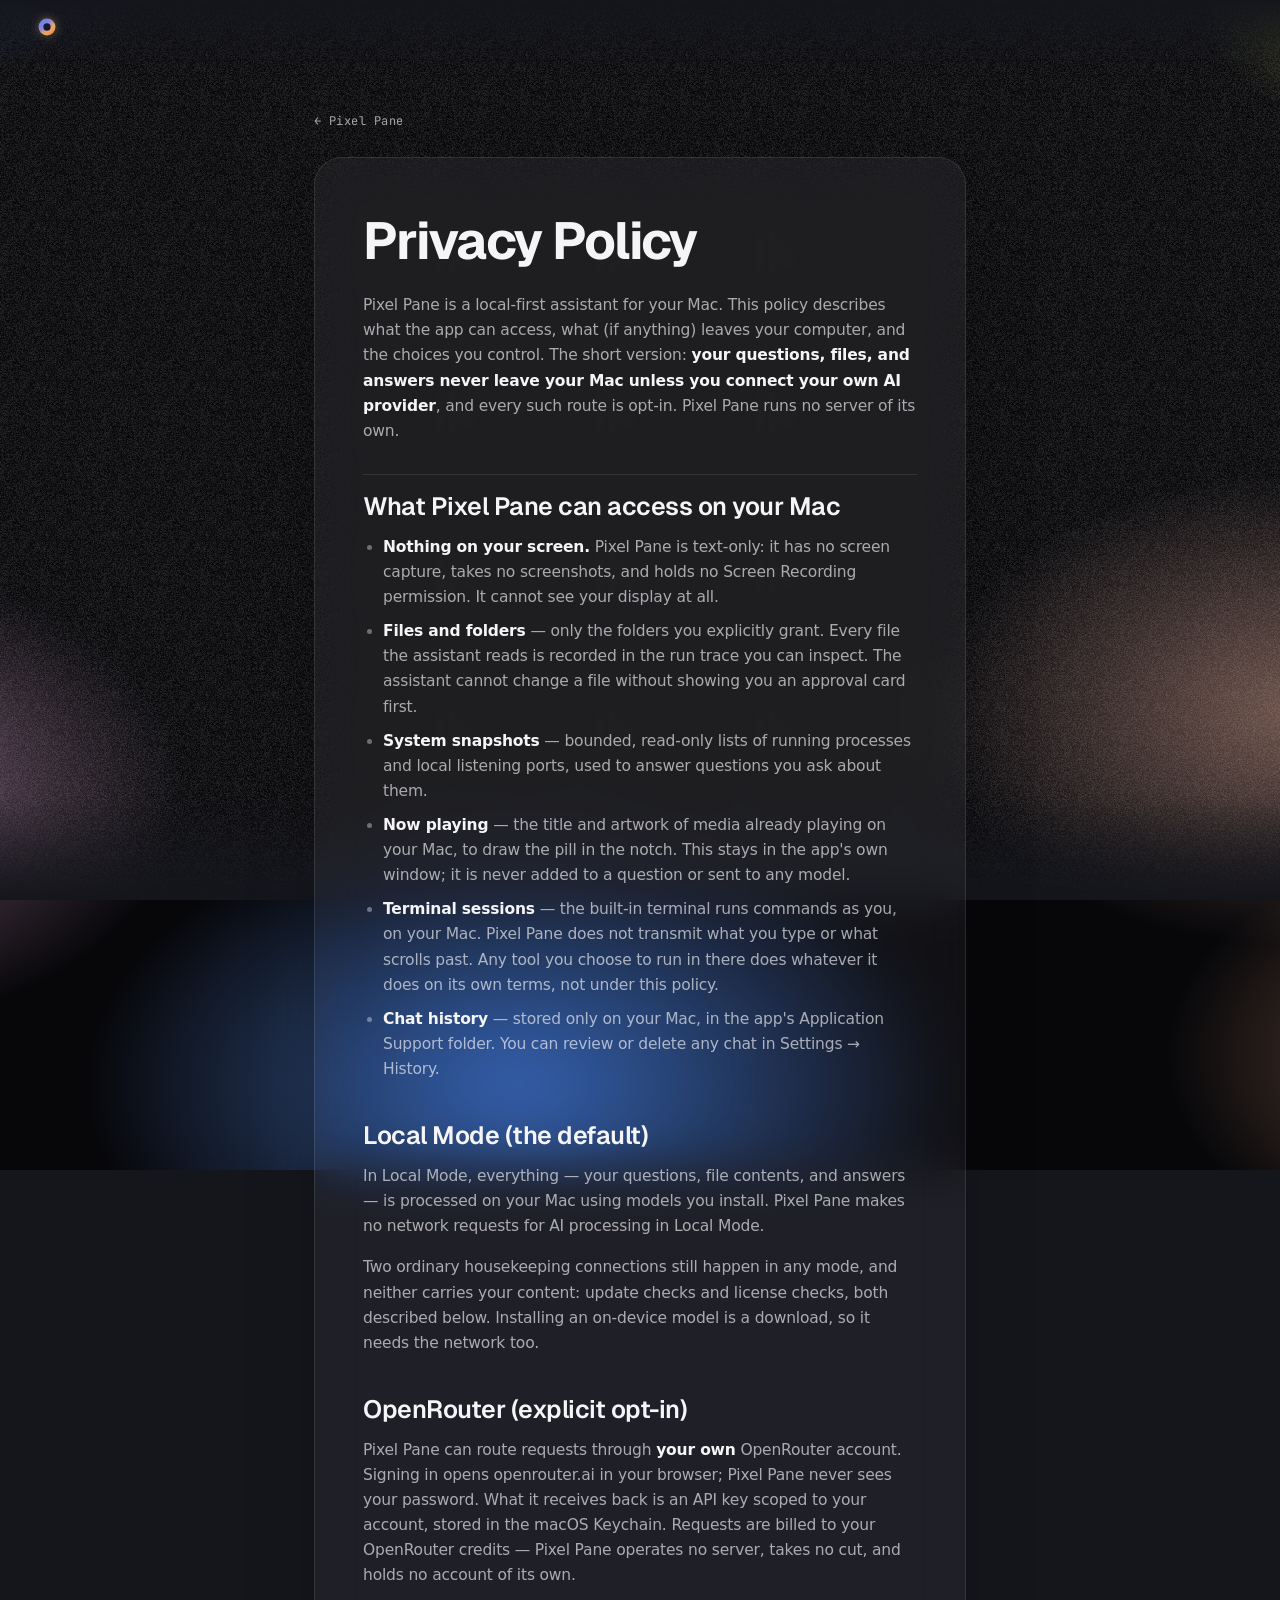
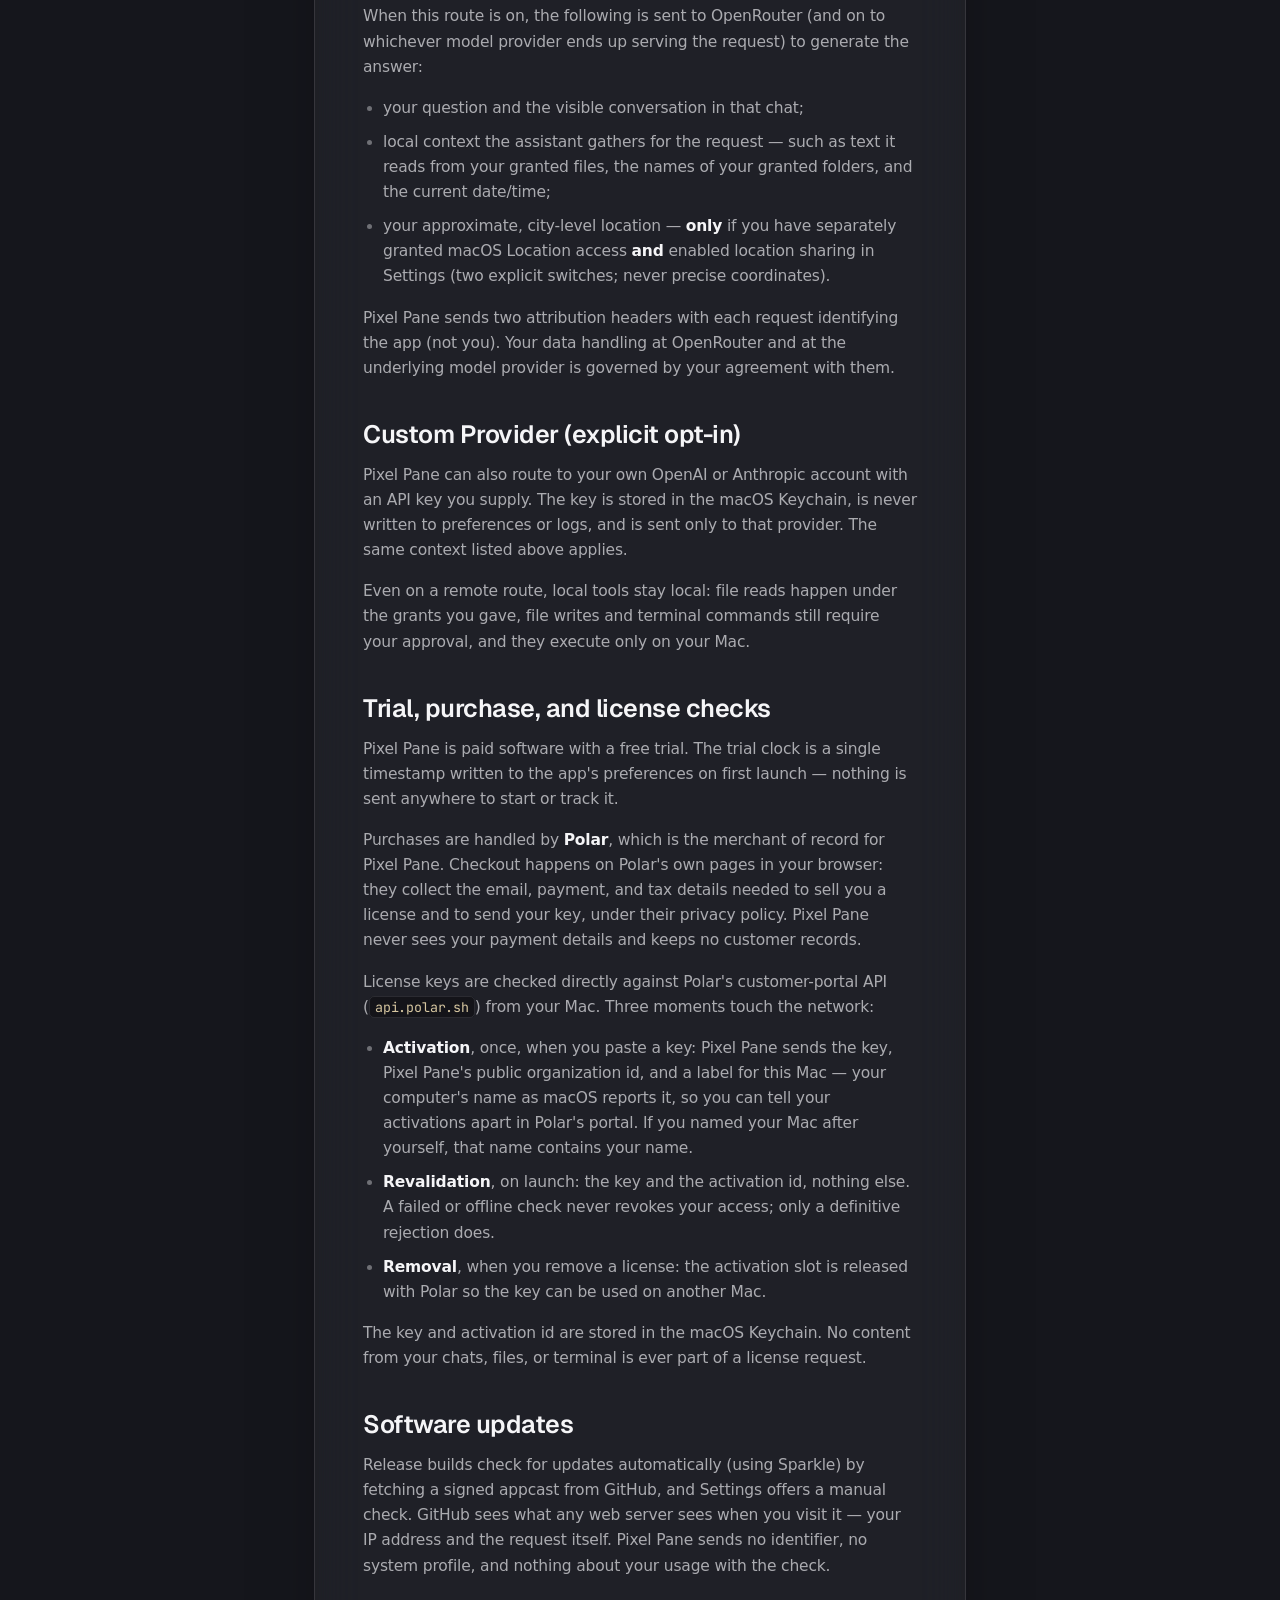
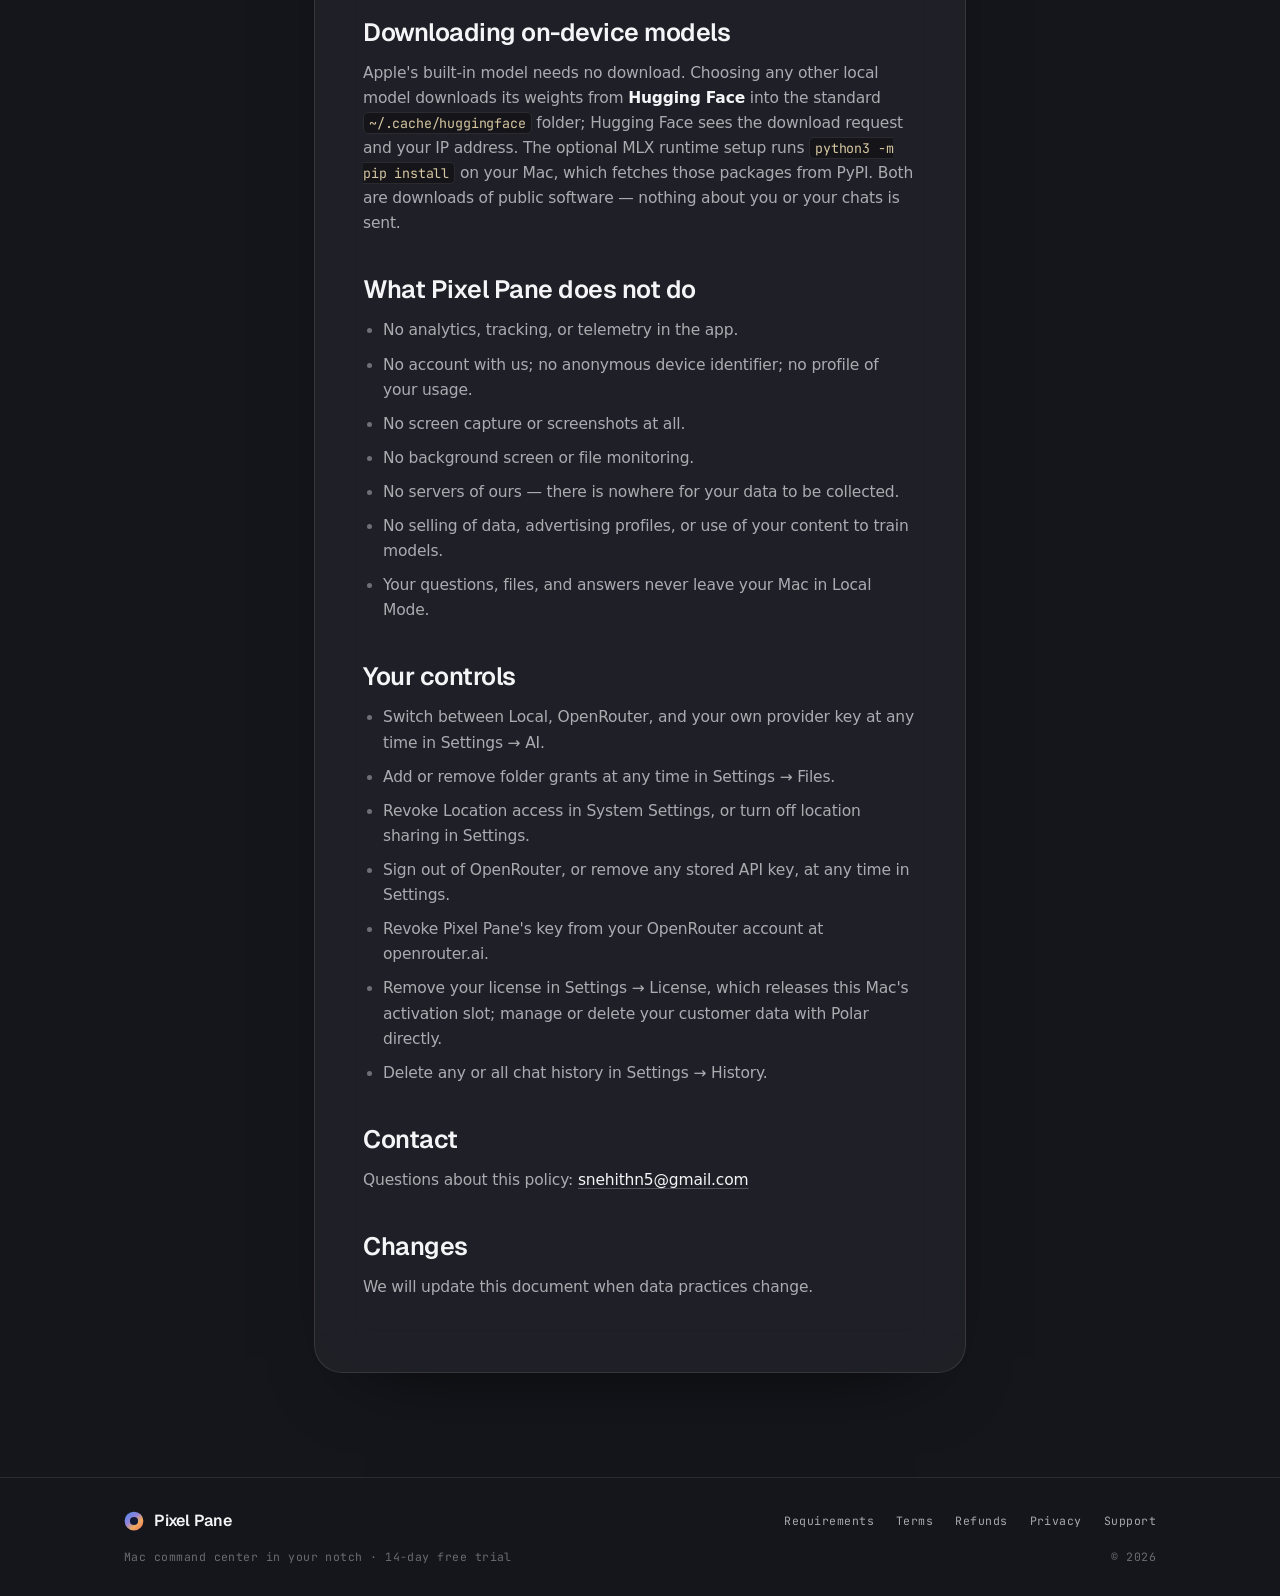
==== privacy.html @ 3cd42802 "State the hardware requirements and the policies before the buy button Pixel Pane is built around a " ====
<!DOCTYPE html>
<html lang="en">
<head>
  <meta charset="UTF-8" />
  <meta name="viewport" content="width=device-width, initial-scale=1.0, viewport-fit=cover" />
  <meta name="theme-color" content="#15161c" />
  <meta name="color-scheme" content="dark" />
  <title>Privacy Policy — Pixel Pane</title>
  <meta name="description" content="What Pixel Pane can access on your Mac, what leaves your computer, and the choices you control. No analytics, no servers, no accounts." />
  <meta name="robots" content="index, follow" />

  <link rel="icon" href="assets/favicon.svg?v=7" type="image/svg+xml" />
  <link rel="apple-touch-icon" href="assets/app-icon.png?v=7" />
  <link rel="preconnect" href="https://fonts.googleapis.com" />
  <link rel="preconnect" href="https://fonts.gstatic.com" crossorigin />
  <link href="https://fonts.googleapis.com/css2?family=Geist:wght@400;500;600;700&family=JetBrains+Mono:wght@400;500&display=swap" rel="stylesheet" />
  <link rel="stylesheet" href="styles.css?v=38" />
</head>
<body>
  <div class="frame" aria-hidden="true">
    <span class="frame-line frame-line--left"></span>
    <span class="frame-line frame-line--right"></span>
  </div>

  <header class="site-header">
    <a class="wordmark" href="index.html" aria-label="Pixel Pane home">
      <span class="wordmark-mark" aria-hidden="true">
        <svg viewBox="0 0 64 64" width="18" height="18" fill="none">
          <defs><linearGradient id="pp-wm" x1="8%" y1="4%" x2="92%" y2="96%"><stop offset="0" stop-color="#4f8ce6"/><stop offset=".38" stop-color="#9182dd"/><stop offset=".68" stop-color="#f0a95e"/><stop offset="1" stop-color="#ef7a5c"/></linearGradient></defs>
          <circle cx="32" cy="32" r="30" fill="url(#pp-wm)" />
          <circle cx="32" cy="32" r="13" fill="#141a33" />
        </svg>
      </span>
    </a>
  </header>

  <main class="legal">
    <a class="legal-back" href="index.html">← Pixel Pane</a>

    <article class="legal-card">
      <h1 class="legal-title">Privacy Policy</h1>

      <p class="legal-lede">
        Pixel Pane is a local-first assistant for your Mac. This policy describes
        what the app can access, what (if anything) leaves your computer, and the
        choices you control. The short version: <strong>your questions, files,
        and answers never leave your Mac unless you connect your own AI
        provider</strong>, and every such route is opt-in. Pixel Pane runs no
        server of its own.
      </p>

      <h2>What Pixel Pane can access on your Mac</h2>
      <ul>
        <li>
          <strong>Nothing on your screen.</strong> Pixel Pane is text-only: it
          has no screen capture, takes no screenshots, and holds no Screen
          Recording permission. It cannot see your display at all.
        </li>
        <li>
          <strong>Files and folders</strong> — only the folders you explicitly
          grant. Every file the assistant reads is recorded in the run trace you
          can inspect. The assistant cannot change a file without showing you an
          approval card first.
        </li>
        <li>
          <strong>System snapshots</strong> — bounded, read-only lists of running
          processes and local listening ports, used to answer questions you ask
          about them.
        </li>
        <li>
          <strong>Now playing</strong> — the title and artwork of media already
          playing on your Mac, to draw the pill in the notch. This stays in the
          app's own window; it is never added to a question or sent to any model.
        </li>
        <li>
          <strong>Terminal sessions</strong> — the built-in terminal runs
          commands as you, on your Mac. Pixel Pane does not transmit what you
          type or what scrolls past. Any tool you choose to run in there does
          whatever it does on its own terms, not under this policy.
        </li>
        <li>
          <strong>Chat history</strong> — stored only on your Mac, in the app's
          Application Support folder. You can review or delete any chat in
          Settings → History.
        </li>
      </ul>

      <h2>Local Mode (the default)</h2>
      <p>
        In Local Mode, everything — your questions, file contents, and answers —
        is processed on your Mac using models you install. Pixel Pane makes no
        network requests for AI processing in Local Mode.
      </p>
      <p>
        Two ordinary housekeeping connections still happen in any mode, and
        neither carries your content: update checks and license checks, both
        described below. Installing an on-device model is a download, so it needs
        the network too.
      </p>

      <h2>OpenRouter (explicit opt-in)</h2>
      <p>
        Pixel Pane can route requests through <strong>your own</strong>
        OpenRouter account. Signing in opens openrouter.ai in your browser; Pixel
        Pane never sees your password. What it receives back is an API key scoped
        to your account, stored in the macOS Keychain. Requests are billed to
        your OpenRouter credits — Pixel Pane operates no server, takes no cut,
        and holds no account of its own.
      </p>
      <p>
        When this route is on, the following is sent to OpenRouter (and on to
        whichever model provider ends up serving the request) to generate the
        answer:
      </p>
      <ul>
        <li>your question and the visible conversation in that chat;</li>
        <li>
          local context the assistant gathers for the request — such as text it
          reads from your granted files, the names of your granted folders, and
          the current date/time;
        </li>
        <li>
          your approximate, city-level location — <strong>only</strong> if you
          have separately granted macOS Location access <strong>and</strong>
          enabled location sharing in Settings (two explicit switches; never
          precise coordinates).
        </li>
      </ul>
      <p>
        Pixel Pane sends two attribution headers with each request identifying
        the app (not you). Your data handling at OpenRouter and at the underlying
        model provider is governed by your agreement with them.
      </p>

      <h2>Custom Provider (explicit opt-in)</h2>
      <p>
        Pixel Pane can also route to your own OpenAI or Anthropic account with an
        API key you supply. The key is stored in the macOS Keychain, is never
        written to preferences or logs, and is sent only to that provider. The
        same context listed above applies.
      </p>
      <p>
        Even on a remote route, local tools stay local: file reads happen under
        the grants you gave, file writes and terminal commands still require your
        approval, and they execute only on your Mac.
      </p>

      <h2>Trial, purchase, and license checks</h2>
      <p>
        Pixel Pane is paid software with a free trial. The trial clock is a
        single timestamp written to the app's preferences on first launch —
        nothing is sent anywhere to start or track it.
      </p>
      <p>
        Purchases are handled by <strong>Polar</strong>, which is the merchant of
        record for Pixel Pane. Checkout happens on Polar's own pages in your
        browser: they collect the email, payment, and tax details needed to sell
        you a license and to send your key, under their privacy policy. Pixel
        Pane never sees your payment details and keeps no customer records.
      </p>
      <p>
        License keys are checked directly against Polar's customer-portal API
        (<code>api.polar.sh</code>) from your Mac. Three moments touch the
        network:
      </p>
      <ul>
        <li>
          <strong>Activation</strong>, once, when you paste a key: Pixel Pane
          sends the key, Pixel Pane's public organization id, and a label for
          this Mac — your computer's name as macOS reports it, so you can tell
          your activations apart in Polar's portal. If you named your Mac after
          yourself, that name contains your name.
        </li>
        <li>
          <strong>Revalidation</strong>, on launch: the key and the activation
          id, nothing else. A failed or offline check never revokes your access;
          only a definitive rejection does.
        </li>
        <li>
          <strong>Removal</strong>, when you remove a license: the activation
          slot is released with Polar so the key can be used on another Mac.
        </li>
      </ul>
      <p>
        The key and activation id are stored in the macOS Keychain. No content
        from your chats, files, or terminal is ever part of a license request.
      </p>

      <h2>Software updates</h2>
      <p>
        Release builds check for updates automatically (using Sparkle) by
        fetching a signed appcast from GitHub, and Settings offers a manual
        check. GitHub sees what any web server sees when you visit it — your IP
        address and the request itself. Pixel Pane sends no identifier, no system
        profile, and nothing about your usage with the check.
      </p>

      <h2>Downloading on-device models</h2>
      <p>
        Apple's built-in model needs no download. Choosing any other local model
        downloads its weights from <strong>Hugging Face</strong> into the
        standard <code>~/.cache/huggingface</code> folder; Hugging Face sees the
        download request and your IP address. The optional MLX runtime setup runs
        <code>python3 -m pip install</code> on your Mac, which fetches those
        packages from PyPI. Both are downloads of public software — nothing about
        you or your chats is sent.
      </p>

      <h2>What Pixel Pane does not do</h2>
      <ul>
        <li>No analytics, tracking, or telemetry in the app.</li>
        <li>No account with us; no anonymous device identifier; no profile of your usage.</li>
        <li>No screen capture or screenshots at all.</li>
        <li>No background screen or file monitoring.</li>
        <li>No servers of ours — there is nowhere for your data to be collected.</li>
        <li>
          No selling of data, advertising profiles, or use of your content to
          train models.
        </li>
        <li>Your questions, files, and answers never leave your Mac in Local Mode.</li>
      </ul>

      <h2>Your controls</h2>
      <ul>
        <li>
          Switch between Local, OpenRouter, and your own provider key at any time
          in Settings → AI.
        </li>
        <li>Add or remove folder grants at any time in Settings → Files.</li>
        <li>
          Revoke Location access in System Settings, or turn off location sharing
          in Settings.
        </li>
        <li>
          Sign out of OpenRouter, or remove any stored API key, at any time in
          Settings.
        </li>
        <li>Revoke Pixel Pane's key from your OpenRouter account at openrouter.ai.</li>
        <li>
          Remove your license in Settings → License, which releases this Mac's
          activation slot; manage or delete your customer data with Polar
          directly.
        </li>
        <li>Delete any or all chat history in Settings → History.</li>
      </ul>

      <h2>Contact</h2>
      <p>
        Questions about this policy:
        <a href="mailto:snehithn5@gmail.com">snehithn5@gmail.com</a>
      </p>

      <h2>Changes</h2>
      <p>
        We will update this document when data practices change.
      </p>
    </article>
  </main>

  <footer class="site-footer">
    <div class="footer-inner">
      <div class="footer-row">
        <span class="footer-mark">
          <svg viewBox="0 0 64 64" fill="none" aria-hidden="true">
            <defs><linearGradient id="pp-ft" x1="8%" y1="4%" x2="92%" y2="96%"><stop offset="0" stop-color="#4f8ce6"/><stop offset=".38" stop-color="#9182dd"/><stop offset=".68" stop-color="#f0a95e"/><stop offset="1" stop-color="#ef7a5c"/></linearGradient></defs>
            <circle cx="32" cy="32" r="30" fill="url(#pp-ft)" />
            <circle cx="32" cy="32" r="13" fill="#141a33" />
          </svg>
          Pixel Pane
        </span>
        <nav class="footer-nav" aria-label="Legal and support">
          <a href="index.html#requirements">Requirements</a>
          <a href="terms.html">Terms</a>
          <a href="refunds.html">Refunds</a>
          <a href="privacy.html">Privacy</a>
          <a href="mailto:snehithn5@gmail.com">Support</a>
        </nav>
      </div>
      <div class="footer-row">
        <span class="footer-note">Mac command center in your notch · 14-day free trial</span>
        <span class="footer-year">© 2026</span>
      </div>
    </div>
  </footer>
</body>
</html>
---- styles.css ----
/* ============================================================
   Pixel Pane — site styles
   Palette: a grainy aurora over near-black, frosted glass panels,
   Apple-like off-white type, quiet warm accent.
   Type: system display/body · JetBrains Mono (micro-labels).
   ============================================================ */

:root {
  --ink:          #07070a;   /* page background — the aurora's floor */
  --ink-raised:   #0b0b0d;   /* faint raised surfaces      */

  /* The colour the page hands off to the browser's own chrome — iOS status
     bar and toolbar, Android address bar, overscroll gutters. Browsers paint
     those from theme-color (or from the html background colour), never from
     the fixed aurora, so the flat --ink used to read as hard black bars
     against a page whose real edges sit around #141416–#22252d. This tone
     splits that range; the edge fade below pulls the page's own top and
     bottom to meet it. Keep in sync with the theme-color meta in index.html. */
  --edge:         #15161c;
  --edge-clear:   rgba(21, 22, 28, 0);  /* --edge at zero alpha */
  --edge-fade-t:  72px;
  --edge-fade-b:  104px;
  --paper:        #f5f5f7;   /* primary text               */
  --beige:        #d7c7a1;   /* quiet product accent       */
  --beige-deep:   #b9a77d;
  --muted:        rgba(245, 245, 247, 0.66);
  --faint:        rgba(245, 245, 247, 0.38);
  --line:         rgba(245, 245, 247, 0.10);
  --line-strong:  rgba(245, 245, 247, 0.24);

  /* frosted panels floating on the aurora */
  --glass:        rgba(255, 255, 255, 0.045);
  --glass-edge:   rgba(255, 255, 255, 0.10);
  --lift:         0 34px 80px -50px rgba(0, 0, 0, 0.9);

  /* friendly warm accent set — used sparingly alongside the beige */
  --c-amber:      #e9b769;
  --c-coral:      #ec9a76;
  --c-rose:       #e087a2;
  --c-violet:     #a493d8;
  --c-teal:       #79c3c9;
  --grad-warm:    linear-gradient(100deg, #f2c67f, #ec9a76 52%, #e58fa6);

  --sans: -apple-system, BlinkMacSystemFont, "SF Pro Text", "Segoe UI",
          system-ui, Helvetica, Arial, sans-serif;
  --display: -apple-system, BlinkMacSystemFont, "SF Pro Display", "Geist", "Segoe UI", system-ui, Helvetica, Arial, sans-serif;
  --mono: "JetBrains Mono", ui-monospace, "SF Mono", Menlo, monospace;

  --maxw: 1160px;
  /* max() with the safe-area insets so a landscape notch or rounded corner
     never eats into the gutter. Both env() calls carry a 0px fallback so the
     whole declaration stays valid where env() is unknown. */
  --gutter: max(clamp(20px, 5vw, 64px),
                env(safe-area-inset-left, 0px),
                env(safe-area-inset-right, 0px));
  --ease: cubic-bezier(0.22, 1, 0.36, 1);
}

*, *::before, *::after { box-sizing: border-box; }

html {
  scroll-behavior: smooth;
  /* Rubber-band overscroll and any chrome that samples the document colour
     land on --edge rather than on the aurora's near-black floor. */
  background: var(--edge);
  color-scheme: dark;
}

body {
  margin: 0;
  background: var(--edge);
  color: var(--paper);
  font-family: var(--sans);
  font-size: 17px;
  line-height: 1.6;
  font-weight: 400;
  letter-spacing: -0.01em;
  -webkit-font-smoothing: antialiased;
  text-rendering: optimizeLegibility;
  overflow-x: hidden;
}

/* The aurora. Screen blending over near-black means overlapping blobs add
   light instead of muddying, which is what keeps the palette vivid on a dark
   ground. Colour is weighted to the edges so the middle band stays dark enough
   to read type against. Oversized and slowly drifting, so the blobs never
   settle into shapes you can read as fixed. */
body::before {
  content: "";
  position: fixed;
  inset: -30%;
  pointer-events: none;
  z-index: 0;
  background-color: var(--ink);
  background-image:
    radial-gradient(30% 26% at 12% 8%,  rgba(59, 111, 208, 0.72), transparent 64%),
    radial-gradient(26% 22% at 68% 4%,  rgba(242, 165, 92, 0.62), transparent 64%),
    radial-gradient(20% 18% at 90% 18%, rgba(199, 219, 74, 0.48), transparent 64%),
    radial-gradient(20% 18% at 98% 40%, rgba(239, 124, 96, 0.55), transparent 66%),
    radial-gradient(26% 24% at 82% 68%, rgba(244, 176, 152, 0.42), transparent 68%),
    radial-gradient(32% 28% at 44% 94%, rgba(74, 124, 210, 0.68), transparent 66%),
    radial-gradient(26% 24% at 10% 74%, rgba(228, 162, 206, 0.50), transparent 68%),
    radial-gradient(22% 24% at 2% 42%,  rgba(139, 122, 216, 0.50), transparent 64%),
    radial-gradient(24% 22% at 92% 92%, rgba(243, 170, 120, 0.42), transparent 68%);
  background-blend-mode: screen;
  animation: aurora-drift 68s ease-in-out infinite alternate;
}

@keyframes aurora-drift {
  from { transform: translate3d(-1.5%, -1%, 0) scale(1.02); }
  to   { transform: translate3d(1.5%, 1.5%, 0) scale(1.08); }
}

/* Film grain over the aurora but under the content (which sits at z-index 2),
   so the colour field stays dusty while type stays crisp.

   A baked tile rather than an inline feTurbulence SVG. The filter was
   rasterised by the browser, so how much light it added shifted between loads
   and between display scales — the page came up grey on some reloads and black
   on others. It also produced a solid mid-grey plane, so its opacity lifted
   every black on the page. The tile carries its noise in the alpha channel
   over white, which leaves black at black and only brightens the speckles. */
body::after {
  content: "";
  position: fixed;
  inset: 0;
  z-index: 1;
  pointer-events: none;
  /* Two edge fades ride in the same layer as the grain, above the aurora but
     below content, so the page's top and bottom settle onto --edge — the same
     colour the browser paints its status bar and toolbar with. Without them
     the aurora ran bright right up to the last pixel and the chrome met it
     with a hard line. Listed before the grain so the outermost pixels are
     exactly --edge, speckle-free, and so match the chrome exactly. */
  background-image:
    linear-gradient(to bottom, var(--edge), var(--edge-clear) var(--edge-fade-t)),
    linear-gradient(to top,    var(--edge), var(--edge-clear) var(--edge-fade-b)),
    url("assets/grain.png?v=1");
  background-size: 100% 100%, 100% 100%, 160px 160px;
  background-repeat: no-repeat, no-repeat, repeat;
}

/* Phone chrome takes a bigger bite than desktop, so give it a longer runway. */
@media (max-width: 720px) {
  :root {
    --edge-fade-t: 108px;
    --edge-fade-b: 148px;
  }
}

::selection {
  background: rgba(122, 166, 232, 0.32);
  color: #f5f5f7;
}

a { color: inherit; text-decoration: none; }
em { font-style: italic; }

/* ── structural frame ──────────────────────────────────────── */
.frame { position: fixed; inset: 0; pointer-events: none; z-index: 1; }
.frame-line {
  position: absolute;
  top: 0; bottom: 0;
  width: 1px;
  background: transparent;
}
.frame-line--left  { left: max(calc((100vw - var(--maxw)) / 2), var(--gutter)); }
.frame-line--right { right: max(calc((100vw - var(--maxw)) / 2), var(--gutter)); }
@media (max-width: 720px) { .frame { display: none; } }

/* ── shared layout ─────────────────────────────────────────── */
.site-header,
.hero,
.demo,
.features,
.how,
.principles,
.access,
.footer-inner {
  width: 100%;
  max-width: var(--maxw);
  margin-inline: auto;
  padding-inline: var(--gutter);
  position: relative;
  z-index: 2;
}

.rule {
  border: 0;
  height: 1px;
  background: var(--line);
  max-width: var(--maxw);
  margin: 0 auto;
  position: relative;
  z-index: 2;
}

/* ── micro-labels ──────────────────────────────────────────── */
.eyebrow {
  font-family: var(--mono);
  font-size: 12px;
  letter-spacing: 0.16em;
  text-transform: uppercase;
  color: var(--muted);
  margin: 0 0 22px;
  display: flex;
  align-items: center;
  gap: 10px;
}

/* ── header ────────────────────────────────────────────────── */
.site-header {
  display: flex;
  align-items: center;
  justify-content: space-between;
  max-width: none;
  padding-inline: max(clamp(18px, 3vw, 40px),
                      env(safe-area-inset-left, 0px),
                      env(safe-area-inset-right, 0px));
  /* viewport-fit=cover lets the page run under the notch/status bar; clear it. */
  padding-top: calc(18px + env(safe-area-inset-top, 0px));
  padding-bottom: 18px;
}
.wordmark { display: flex; align-items: center; gap: 0; }
.wordmark-mark { color: var(--paper); display: flex; }
.wordmark-mark svg { filter: drop-shadow(0 0 5px rgba(233,183,105,0.4)); }
.wordmark-text {
  font-family: var(--display);
  font-size: 19px;
  font-weight: 600;
  letter-spacing: 0;
}
.site-nav { display: flex; align-items: center; gap: 30px; }
.site-nav a {
  font-family: var(--mono);
  font-size: 12.5px;
  letter-spacing: 0.04em;
  color: var(--muted);
  transition: color 0.3s var(--ease);
}
.site-nav a:hover { color: var(--paper); }
.nav-cta {
  color: var(--paper) !important;
  border: 1px solid var(--line-strong);
  padding: 8px 16px;
  border-radius: 999px;
  transition: border-color 0.3s var(--ease), background 0.3s var(--ease);
}
.nav-cta:hover { border-color: rgba(245,245,247,0.42); background: rgba(245,245,247,0.08); }
@media (max-width: 600px) {
  .site-nav a:not(.nav-cta) { display: none; }
}

/* ── buttons ───────────────────────────────────────────────── */
.btn {
  display: inline-flex;
  align-items: center;
  justify-content: center;
  font-family: var(--mono);
  font-size: 13px;
  letter-spacing: 0;
  padding: 13px 24px;
  border-radius: 999px;
  border: 1px solid transparent;
  transition: transform 0.3s var(--ease), background 0.3s var(--ease),
              border-color 0.3s var(--ease), color 0.3s var(--ease);
  white-space: nowrap;
}
.btn:hover { transform: translateY(-2px); }
button.btn { cursor: pointer; font: inherit; -webkit-appearance: none; appearance: none; }
button.btn.btn--lg { font-family: var(--mono); font-size: 14px; }
.btn.is-copied { background: var(--paper); transform: none; }
.btn--primary {
  background: var(--paper);
  color: #050505;
  font-weight: 600;
  box-shadow: 0 14px 28px -18px rgba(245,245,247,0.7);
}
.btn--primary:hover { filter: brightness(0.96); box-shadow: 0 18px 34px -20px rgba(245,245,247,0.78); }
.btn--ghost {
  border-color: var(--line-strong);
  color: var(--paper);
}
.btn--ghost:hover { border-color: rgba(245,245,247,0.42); background: rgba(245,245,247,0.07); }
.btn--lg { padding: 17px 34px; font-size: 14px; }
/* Download + Buy sit side by side, stacking on narrow screens rather than
   letting the two long labels overflow the card. */
.access-actions {
  display: flex;
  flex-wrap: wrap;
  gap: 12px;
  justify-content: center;
  align-items: center;
}
.btn-was {
  opacity: 0.55;
  margin-left: 7px;
  text-decoration-thickness: 1px;
}
@media (max-width: 560px) {
  .access-actions, .hero-actions { flex-direction: column; align-items: stretch; }
  .access-actions .btn, .hero-actions .btn { width: 100%; }
}

/* ════════════════════════════ HERO ════════════════════════ */
.hero {
  padding-top: clamp(28px, 5vw, 46px);
  padding-bottom: clamp(18px, 4vw, 30px);
}
.hero-copy {
  max-width: 980px;
  margin-inline: auto;
  text-align: center;
}
.hero-title {
  font-family: var(--display);
  font-weight: 600;
  font-size: clamp(48px, 6.7vw, 82px);
  line-height: 0.98;
  letter-spacing: -0.035em;
  margin: 0 0 18px;
}
/* The title arrives the way the product does: a centred sliver the width of a
   closed notch, springing open to full width on the same curve as `.notch` —
   drawn out here so it reads as a deliberate reveal rather than a flicker.
   Gated on `.js` so the no-JS fallback just renders the title. The insets stay
   negative on the vertical axis — line-height is 0.98, so a 0 inset would
   shave the tops and bottoms of the glyphs. */
.js .hero-title {
  animation: title-open 1.6s cubic-bezier(0.32, 1.28, 0.5, 1) 0.15s both;
}
@keyframes title-open {
  from {
    clip-path: inset(-30% 42% -30% 42% round 22px);
    opacity: 0;
  }
  to {
    clip-path: inset(-30% -2% -30% -2% round 0);
    opacity: 1;
  }
}
@media (prefers-reduced-motion: reduce) {
  .js .hero-title { animation: none; }
  body::before { animation: none; }
}

.hero-title em {
  font-style: normal;
  background: var(--grad-warm);
  -webkit-background-clip: text; background-clip: text;
  -webkit-text-fill-color: transparent; color: transparent;
}
.hero-sub {
  font-size: clamp(18px, 2.1vw, 24px);
  line-height: 1.2;
  color: var(--muted);
  max-width: 560px;
  margin: 0 auto 26px;
}
.hero-actions { display: flex; flex-wrap: wrap; justify-content: center; gap: 14px; }

/* The hardware constraints, riding directly under the hero's Buy button. Quiet
   enough not to compete with the CTA, present enough that nobody reaches the
   checkout without having read them. */
.hero-fineprint {
  font-family: var(--mono);
  font-size: 12px;
  letter-spacing: 0.02em;
  line-height: 1.5;
  color: rgba(245,245,247,0.56);
  max-width: 46ch;
  margin: 20px auto 0;
}
.hero-fineprint a {
  color: rgba(245,245,247,0.72);
  text-decoration: underline;
  text-underline-offset: 3px;
  transition: color 0.3s var(--ease);
}
.hero-fineprint a:hover { color: var(--paper); }


/* ════════════════════════ HOW IT WORKS ════════════════════ */
.section-head { max-width: 760px; margin-bottom: clamp(28px, 5vw, 56px); }
.how, .principles, .access { padding-top: clamp(72px, 11vw, 130px); padding-bottom: clamp(72px, 11vw, 130px); }
.section-title {
  font-family: var(--display);
  font-weight: 600;
  font-size: clamp(32px, 4.6vw, 52px);
  line-height: 1.08;
  letter-spacing: -0.025em;
  margin: 0 0 22px;
}
.section-lede {
  color: var(--muted);
  font-size: clamp(16px, 2vw, 19px);
  max-width: 56ch;
  margin: 0;
}

.features {
  padding-top: clamp(30px, 5vw, 58px);
  padding-bottom: clamp(30px, 5vw, 58px);
}
.feature-strip {
  list-style: none;
  margin: 0;
  padding: 0;
  display: grid;
  /* Three across, two down. The descriptions carry real detail about what the
     app does — this is the only section that explains it — and five narrow
     columns left them too cramped to read. */
  grid-template-columns: repeat(3, minmax(0, 1fr));
  /* Smoked glass rather than a bare row between hairlines: against the aurora
     the strip needs a surface of its own to sit on. */
  border: 1px solid var(--glass-edge);
  border-radius: 22px;
  background: var(--glass);
  -webkit-backdrop-filter: blur(24px) saturate(1.4);
  backdrop-filter: blur(24px) saturate(1.4);
  box-shadow: var(--lift);
  overflow: hidden;
}
.feature-strip li {
  min-width: 0;
  padding: 20px 22px;
  border-left: 1px solid var(--line);
}
.feature-strip li:nth-child(3n + 1) { border-left: 0; }
.feature-strip li:nth-child(n + 4) { border-top: 1px solid var(--line); }
.feature-strip strong {
  display: block;
  color: var(--paper);
  font-family: var(--mono);
  font-size: 12px;
  font-weight: 800;
  letter-spacing: 0.04em;
  margin-bottom: 7px;
}
.feature-strip span {
  display: block;
  color: var(--muted);
  font-size: 13.5px;
  line-height: 1.35;
}

/* Each breakpoint has to re-derive its own dividers: "starts a row" is a
   different set of cells at three columns than at two or one, so the 3n rules
   above are reset rather than inherited. */
@media (max-width: 820px) {
  .feature-strip { grid-template-columns: repeat(2, minmax(0, 1fr)); }
  .feature-strip li,
  .feature-strip li:nth-child(3n + 1) { border-left: 1px solid var(--line); border-top: 0; }
  .feature-strip li:nth-child(odd) { border-left: 0; }
  .feature-strip li:nth-child(n + 3) { border-top: 1px solid var(--line); }
}
@media (max-width: 520px) {
  .feature-strip { grid-template-columns: minmax(0, 1fr); }
  .feature-strip li,
  .feature-strip li:nth-child(3n + 1),
  .feature-strip li:nth-child(odd) { border-left: 0; }
  .feature-strip li:nth-child(n + 2) { border-top: 1px solid var(--line); }
}

.steps {
  list-style: none;
  margin: 0; padding: 0;
  display: grid;
  grid-template-columns: repeat(3, 1fr);
  gap: clamp(24px, 4vw, 56px);
}
.step { position: relative; padding-top: 30px; }
.step::before {
  content: "";
  position: absolute;
  top: 0; left: 0; right: 0;
  height: 1px;
  background: var(--line);
}
.step-index {
  font-family: var(--mono);
  font-size: 12px;
  letter-spacing: 0.1em;
  color: var(--beige);
}
.step-icon { position: relative; display: block; width: 76px; height: 76px; margin: 22px 0 24px; }
.step-icon::before {
  content: ""; position: absolute; inset: -16px; z-index: 0; border-radius: 50%;
  background: radial-gradient(circle, rgba(233,183,105,0.16), transparent 70%);
}
.step-icon .line-art { position: relative; z-index: 1; width: 100%; height: 100%; overflow: visible; }
.step-title {
  font-family: var(--display);
  font-weight: 600;
  font-size: 22px;
  letter-spacing: -0.02em;
  margin: 0 0 12px;
}
.step-body { color: var(--muted); font-size: 15.5px; line-height: 1.6; margin: 0; max-width: 34ch; }

/* give each step its own warm hue */
.step:nth-child(1) .step-index { color: var(--c-amber); }
.step:nth-child(2) .step-index { color: var(--c-coral); }
.step:nth-child(3) .step-index { color: var(--c-rose); }
.step:nth-child(2) .step-icon::before { background: radial-gradient(circle, rgba(236,154,118,0.16), transparent 70%); }
.step:nth-child(3) .step-icon::before { background: radial-gradient(circle, rgba(224,135,162,0.15), transparent 70%); }

@media (max-width: 760px) {
  .steps { grid-template-columns: 1fr; gap: 0; }
  .step { padding: 30px 0; }
}

/* ════════════════════════ PRINCIPLES ══════════════════════ */
.principles-grid {
  display: grid;
  grid-template-columns: 1fr 1fr;
  gap: clamp(40px, 6vw, 96px);
  align-items: start;
}
.principles-statement .btn { margin-top: 30px; }
.principles-list { list-style: none; margin: 0; padding: 0; }
.principle {
  display: flex;
  gap: 22px;
  padding: 26px 0;
  border-top: 1px solid var(--line);
}
.principle:last-child { border-bottom: 1px solid var(--line); }
.principle-no {
  font-family: var(--mono);
  font-size: 19px;
  font-weight: 500;
  text-transform: uppercase;
  letter-spacing: 0.08em;
  color: var(--beige);
  line-height: 1.25;
  flex: none;
  width: 56px;
}
.principle h3 {
  font-family: var(--display);
  font-weight: 600;
  font-size: 19px;
  letter-spacing: -0.015em;
  margin: 0 0 6px;
  line-height: 1.25;
}
.principle p { margin: 0; color: var(--muted); font-size: 15px; line-height: 1.55; }

@media (max-width: 820px) {
  .principles-grid { grid-template-columns: 1fr; }
}

/* ════════════════════════════ ACCESS ══════════════════════ */
/* No glow, vignette or line art behind this section any more: all three
   existed to give a flat black page some depth, and the aurora already does
   that. Stacked on top of it they read as clutter — and the curves ran
   straight through the buttons. The min-height went with them; it was
   reserving room for artwork that is no longer drawn, which left a screen of
   dead space around the CTA. */
.access {
  text-align: center;
  min-height: 0;
  display: grid;
  place-items: center;
}
/* The copy block becomes the surface instead, matching the feature strip. */
.access-copy {
  position: relative;
  max-width: 820px;
  margin: 0 auto;
  padding: clamp(38px, 6vw, 64px) clamp(24px, 4vw, 48px);
  border: 1px solid var(--glass-edge);
  border-radius: 28px;
  background: var(--glass);
  -webkit-backdrop-filter: blur(24px) saturate(1.4);
  backdrop-filter: blur(24px) saturate(1.4);
  box-shadow: var(--lift);
}
.access-title {
  font-family: var(--display);
  font-weight: 700;
  font-size: clamp(44px, 5.8vw, 72px);
  line-height: 0.98;
  letter-spacing: -0.035em;
  margin: 0 0 24px;
  white-space: nowrap;
}
.access-logo { display: flex; justify-content: center; margin-bottom: 26px; color: var(--paper); }
.access-logo svg {
  width: 56px;
  height: auto;
  filter:
    drop-shadow(0 0 12px rgba(233,183,105,0.65))
    drop-shadow(0 0 36px rgba(233,183,105,0.24));
}
.access .eyebrow {
  justify-content: center;
  color: rgba(245,245,247,0.78);
  font-weight: 700;
}
.access-sub {
  color: rgba(245,245,247,0.78);
  font-size: clamp(18px, 2.3vw, 22px);
  line-height: 1.35;
  max-width: 48ch;
  margin: 0 auto 38px;
}
.access-fineprint {
  color: rgba(245,245,247,0.6);
  font-family: var(--mono);
  font-size: 12px;
  letter-spacing: 0.02em;
  margin-top: 22px;
}
.access-fineprint a {
  color: rgba(245,245,247,0.68);
  text-decoration: underline;
  text-underline-offset: 3px;
}
.access-fineprint a:hover { color: var(--paper); }

/* ── requirements ──────────────────────────────────────────────
   Inside the purchase card, above the buttons. Left-aligned inside a
   centred card on purpose: these are read as facts, and centred prose at
   this length is hard to scan. Two columns so the block stays short enough
   that it never pushes the CTA out of view on a laptop. */
.requirements {
  display: grid;
  grid-template-columns: repeat(2, minmax(0, 1fr));
  margin: 0 0 34px;
  text-align: left;
  border: 1px solid var(--line);
  border-radius: 18px;
  background: rgba(10, 10, 12, 0.34);
  overflow: hidden;
}
/* Dividers drawn as real borders on the cells, the same way .feature-strip
   does it — a gap filled by the container's background would have shown
   through the translucent cells and lifted them off the card. */
.req {
  min-width: 0;
  padding: 16px 18px;
  border-left: 1px solid var(--line);
}
.req:nth-child(odd) { border-left: 0; }
.req:nth-child(n + 3) { border-top: 1px solid var(--line); }
.req dt {
  font-family: var(--mono);
  font-size: 11px;
  font-weight: 800;
  letter-spacing: 0.14em;
  text-transform: uppercase;
  color: var(--beige);
  margin-bottom: 7px;
}
.req dd {
  margin: 0;
  color: var(--muted);
  font-size: 13.5px;
  line-height: 1.45;
}
/* At one column "starts a row" is every cell, so the two-column rules above are
   re-derived rather than inherited. */
@media (max-width: 680px) {
  .requirements { grid-template-columns: minmax(0, 1fr); }
  .req,
  .req:nth-child(odd) { border-left: 0; }
  .req:nth-child(n + 2) { border-top: 1px solid var(--line); }
}

.access .btn--primary {
  background: linear-gradient(180deg, #ffffff, #e9e9ed);
  box-shadow:
    0 18px 32px -18px rgba(245,245,247,0.9),
    0 14px 38px -24px rgba(215,199,161,0.7);
}
.access .btn--ghost {
  color: rgba(245,245,247,0.92);
  background: rgba(255,255,255,0.035);
  border-color: rgba(245,245,247,0.24);
  -webkit-backdrop-filter: blur(14px) saturate(1.35);
  backdrop-filter: blur(14px) saturate(1.35);
}
.access .btn--ghost:hover {
  background: rgba(245,245,247,0.08);
  border-color: rgba(245,245,247,0.38);
}

@media (max-width: 680px) {
  .access {
    padding-top: 58px;
    padding-bottom: 58px;
  }
  .access-copy { padding-inline: 22px; }
  .access-title {
    font-size: clamp(34px, 9.5vw, 48px);
    white-space: normal;
  }
  .access-sub { font-size: 17px; }
}

/* ════════════════════════════ FOOTER ══════════════════════ */
.site-footer { border-top: 1px solid var(--line); position: relative; z-index: 2; }
.footer-inner {
  display: flex;
  align-items: center;
  justify-content: space-between;
  gap: 16px;
  padding-top: 30px;
  /* Keeps the last line clear of the home indicator / bottom toolbar. */
  padding-bottom: calc(30px + env(safe-area-inset-bottom, 0px));
  flex-wrap: wrap;
}
.footer-mark { display: inline-flex; align-items: center; gap: 10px;
  font-family: var(--display); font-size: 16px; font-weight: 600; letter-spacing: -0.015em; }
.footer-mark svg { width: 20px; height: auto; color: var(--paper); }
.footer-note, .footer-year {
  font-family: var(--mono);
  font-size: 11.5px;
  letter-spacing: 0.04em;
  color: var(--faint);
}

/* Two explicit rows — mark + legal nav on top, tagline + year beneath — rather
   than four siblings left to flex-wrap, which put the break wherever the
   viewport happened to run out. The legal links are the reason a paid product
   has a footer at all, so they share the wordmark's line instead of being
   appended to the tagline. */
.footer-inner { flex-direction: column; align-items: stretch; gap: 14px; }
.footer-row {
  display: flex;
  align-items: center;
  justify-content: space-between;
  gap: 16px 22px;
  flex-wrap: wrap;
}
.footer-nav {
  display: flex;
  flex-wrap: wrap;
  gap: 22px;
}
.footer-nav a {
  font-family: var(--mono);
  font-size: 11.5px;
  letter-spacing: 0.04em;
  color: var(--muted);
  transition: color 0.3s var(--ease);
}
.footer-nav a:hover { color: var(--paper); }
@media (max-width: 620px) {
  .footer-row { justify-content: flex-start; }
  .footer-nav { gap: 18px; }
}

/* ════════════════════════════ DEMO ════════════════════════ */
.demo { padding-top: 8px; padding-bottom: clamp(44px, 7vw, 88px); }

.stage {
  /* shared width for the expanded notch + its panel: stays clear of the
     stage's own border/gutter so the panel never kisses the frame */
  --panel-w: min(600px, calc(100vw - 2 * var(--gutter) - 48px));
  position: relative;
  width: min(1420px, calc(100vw - 2 * var(--gutter)));
  height: clamp(560px, 56vw, 720px);
  margin-top: 0;
  margin-left: 50%;
  transform: translateX(-50%);
  border-radius: 24px;
  border: 1px solid rgba(245,245,247,0.10);
  /* No bezel along the top: `.notch` is positioned against the padding box, so
     a top border draws a hairline straight across it and separates it from the
     screen edge. On a real Mac the notch reaches that edge. Dropping the top
     border makes the padding box start at the outer edge, so it does here too. */
  border-top: 0;
  overflow: hidden;
  /* Desktop wallpaper — a dusk gradient, lit from the top centre.
     That placement is the whole point: the notch and its expanded panel are
     near-black, and the previous wallpaper was darkest exactly where they sit,
     so the one thing this demo exists to show had no silhouette. Light pools
     behind the notch instead, then falls off to cool slate at the edges and
     near-black along the bottom, which keeps the dock and the desktop windows
     reading as objects on top of a surface rather than shapes in fog. Warm
     centre, so it still sits with the beige the rest of the site uses. */
  background:
    radial-gradient(44% 32% at 50% -8%, rgba(255, 233, 202, 0.52), transparent 64%),
    radial-gradient(66% 44% at 50% 1%, rgba(230, 160, 112, 0.34), transparent 66%),
    radial-gradient(70% 54% at 8% 18%, rgba(96, 92, 150, 0.30), transparent 66%),
    radial-gradient(68% 52% at 95% 24%, rgba(70, 116, 150, 0.28), transparent 66%),
    radial-gradient(86% 64% at 50% 114%, rgba(8, 10, 16, 0.94), transparent 64%),
    linear-gradient(176deg, #35302f 0%, #2a2a33 32%, #1d222c 60%, #12151c 80%, #0a0c11 100%);
  /* Gradients are positioned against the padding box by default but painted
     out to the border box, so the 1px semi-transparent border showed a
     *wrapped* copy of the gradient's opposite edge. With a top-lit wallpaper
     that put a bright warm hairline along the bottom edge, under the dock.
     Anchoring the gradient to the border box makes it continuous instead.
     Must stay after the `background` shorthand, which resets both. */
  background-origin: border-box;
  background-repeat: no-repeat;
  box-shadow:
    0 0 0 1px rgba(0,0,0,0.55),
    inset 0 1px 0 rgba(255,255,255,0.06),
    0 50px 90px -50px rgba(0,0,0,0.9),
    0 24px 80px -56px rgba(245,245,247,0.36);
}
@media (max-width: 560px) {
  .stage { height: 430px; }
  .desk-window { top: 84px; right: auto; left: 50%; transform: translateX(-42%); width: 78%; }
  .dw-bar { height: 30px; }
  .dw-body { min-height: 104px; padding: 18px 20px; }
  .dw-text { font-size: 17px; }
  .dock { gap: 7px; padding: 6px 8px; bottom: 12px; }
  .dock-app { width: 36px; height: 36px; border-radius: 9px; }
  .dock-sep { height: 30px; }
}

/* faux macOS menu bar for context */
.menubar {
  position: absolute; top: 0; left: 0; right: 0; height: 30px;
  display: flex; align-items: center; justify-content: space-between;
  padding: 0 15px;
  font-family: var(--sans); font-size: 11.5px; font-weight: 500;
  color: rgba(243,239,230,0.66);
  background: rgba(24,21,32,0.5);
  -webkit-backdrop-filter: blur(16px) saturate(1.4);
  backdrop-filter: blur(16px) saturate(1.4);
  border-bottom: 1px solid rgba(255,255,255,0.07);
  z-index: 6;
}
.mb-group { display: flex; align-items: center; gap: 15px; }
.mb-strong { color: rgba(243,239,230,0.72); font-weight: 600; }
.mb-logo { width: 11px; height: 13px; background: rgba(243,239,230,0.6);
  -webkit-mask: radial-gradient(circle at 50% 42%, #000 42%, transparent 43%);
  border-radius: 2px 2px 3px 3px; }
.mb-batt { width: 18px; height: 10px; border: 1px solid rgba(243,239,230,0.42);
  border-radius: 2px; position: relative; }
.mb-batt::before { content: ""; position: absolute; inset: 1.5px; right: 5px;
  background: rgba(243,239,230,0.42); border-radius: 1px; }
@media (max-width: 560px) {
  /* keep only "Finder" on the left and the battery + clock on the right, so
     nothing slides underneath the notch */
  .menubar .mb-group:first-child span:nth-child(n+3),
  .menubar .mb-group:last-child span:first-child { display: none; }
}

/* the notch itself */
.notch {
  position: absolute; top: 0; left: 50%;
  width: 208px; height: 30px;
  transform: translateX(-50%);
  background: #060607;
  border: 1px solid rgba(255,255,255,0.05); border-top: none;
  border-radius: 0 0 11px 11px;
  z-index: 10;
  overflow: hidden;
  cursor: pointer;
  box-shadow: 0 10px 22px -14px rgba(0,0,0,0.8);
  transition:
    width  0.6s cubic-bezier(0.32, 1.28, 0.5, 1),
    height 0.6s cubic-bezier(0.32, 1.28, 0.5, 1),
    border-radius 0.5s ease,
    box-shadow 0.5s ease;
}
.notch.is-open, .notch:hover {
  width: var(--panel-w);
  height: 120px;
  border-radius: 0 0 22px 22px;
  box-shadow: 0 50px 90px -34px rgba(0,0,0,0.9);
  outline: none;
}

/* a 208px sliver is over half the stage on a phone — shrink it back to the
   proportions of a real notch (must stay after the base .notch rule) */
@media (max-width: 560px) {
  .notch { width: 156px; }
}

/* collapsed content */
.notch-idle {
  position: absolute; inset: 0;
  display: flex; align-items: center; justify-content: center;
  opacity: 1; transition: opacity 0.25s ease;
}
.notch.is-open .notch-idle, .notch:hover .notch-idle, .notch:focus-within .notch-idle {
  opacity: 0;
}
/* camera lens — part of the "hardware": stays fixed at the top-center of the
   notch whether it's collapsed or expanded, painted above the panel content */
.notch::after {
  content: "";
  position: absolute; top: 12px; left: 50%; transform: translateX(-50%);
  width: 5px; height: 5px; border-radius: 50%;
  background: radial-gradient(circle at 40% 35%, #3b3b42, #0c0c10 72%);
  box-shadow: inset 0 0 1px rgba(255,255,255,0.25), 0 0 0 1px rgba(255,255,255,0.03);
  pointer-events: none; z-index: 3;
}

/* expanded panel — mirrors the app's v1.1 notch assistant (blank "Ask" state).
   Warm-white (#f2ebd9) chrome on near-black, matching the release palette. */
.notch-panel {
  position: absolute; top: 0; left: 50%;
  width: var(--panel-w);
  transform: translate(-50%, -8px);
  padding: 14px 18px 16px;
  display: flex; flex-direction: column; gap: 16px;
  font-family: var(--sans);
  opacity: 0; pointer-events: none;
  transition: opacity 0.26s ease, transform 0.4s var(--ease);
}
.notch.is-open .notch-panel, .notch:hover .notch-panel, .notch:focus-within .notch-panel {
  opacity: 1; transform: translate(-50%, 0); pointer-events: auto;
  transition-delay: 0.14s;
}

/* top row: moon handle · model chip … mode · sources */
.np-chiprow { display: flex; align-items: center; gap: 6px; }
.np-chiprow-gap { flex: 1 1 auto; min-width: 10px; }

.np-chip {
  flex: none;
  display: inline-flex; align-items: center; gap: 5px;
  height: 25px; padding: 0 9px;
  font-family: var(--sans);
  font-size: 11px; font-weight: 600; letter-spacing: -0.005em;
  color: rgba(242,235,217,0.86);
  background: rgba(242,235,217,0.09);
  border: 1px solid rgba(242,235,217,0.13);
  border-radius: 999px;
  white-space: nowrap; cursor: pointer;
  -webkit-appearance: none; appearance: none;
  transition: background 0.15s ease, border-color 0.15s ease;
}
.np-chip:hover { background: rgba(242,235,217,0.14); border-color: rgba(242,235,217,0.2); }
.np-chip[aria-expanded="true"] { background: rgba(242,235,217,0.17); border-color: rgba(242,235,217,0.3); }
.np-chip .np-ico, .np-chip .np-chip-ico { flex: none; opacity: 0.95; display: inline-flex; }
.np-chip .np-chev { flex: none; opacity: 0.55; margin-left: 1px; transition: transform 0.18s ease; }
.np-chip[aria-expanded="true"] .np-chev { transform: rotate(180deg); }

/* dropdown menus (relocated to <body> so the notch's clip never cuts them) */
.np-menu {
  position: fixed; z-index: 60; min-width: 176px; max-width: 280px;
  padding: 5px; border-radius: 12px;
  background: rgba(18, 17, 15, 0.97);
  border: 1px solid rgba(242,235,217,0.14);
  box-shadow: 0 20px 44px -14px rgba(0,0,0,0.85);
  -webkit-backdrop-filter: blur(22px); backdrop-filter: blur(22px);
  font-family: var(--sans);
  opacity: 0; transform: translateY(-5px) scale(0.98); transform-origin: top center;
  transition: opacity 0.14s ease, transform 0.14s var(--ease);
}
.np-menu.is-open { opacity: 1; transform: translateY(0) scale(1); }
/* the panel/menus set display on these, which would defeat the `hidden`
   attribute — restore its meaning where we toggle visibility from JS */
.np-menuitem[hidden], .np-menu-sep[hidden], .np-transcript[hidden] { display: none; }
.np-menuitem {
  display: flex; align-items: center; gap: 8px; width: 100%;
  padding: 7px 10px; border: 0; background: transparent; border-radius: 8px;
  font-family: var(--sans); font-size: 12.5px; font-weight: 500;
  color: rgba(242,235,217,0.9); text-align: left; cursor: pointer;
  -webkit-appearance: none; appearance: none;
}
.np-menuitem:hover { background: rgba(242,235,217,0.10); }
.np-menuitem[aria-checked="true"] { color: #fff; }
.np-menuitem[aria-checked="true"]::after {
  content: ""; margin-left: auto; width: 12px; height: 12px; flex: none;
  background: var(--beige);
  -webkit-mask: no-repeat center/12px url("data:image/svg+xml,%3Csvg xmlns='http://www.w3.org/2000/svg' viewBox='0 0 16 16'%3E%3Cpath d='M3 8.5l3.2 3.4L13 4.5' stroke='%23000' stroke-width='2' fill='none' stroke-linecap='round' stroke-linejoin='round'/%3E%3C/svg%3E");
  mask: no-repeat center/12px url("data:image/svg+xml,%3Csvg xmlns='http://www.w3.org/2000/svg' viewBox='0 0 16 16'%3E%3Cpath d='M3 8.5l3.2 3.4L13 4.5' stroke='%23000' stroke-width='2' fill='none' stroke-linecap='round' stroke-linejoin='round'/%3E%3C/svg%3E");
}
.np-mi-ico { flex: none; opacity: 0.85; }
.np-menuitem--muted, .np-menuitem--action { color: rgba(242,235,217,0.72); }
.np-menuitem--danger { color: #e79483; }
.np-menu-sep { height: 1px; margin: 5px 6px; background: rgba(242,235,217,0.10); }
.np-menu-sources { display: flex; flex-direction: column; }
.np-menu-source {
  display: flex; align-items: center; gap: 8px; padding: 6px 10px;
  font-size: 12px; color: rgba(242,235,217,0.82);
}
.np-menu-source .np-src-ico { flex: none; opacity: 0.7; }
.np-menu-source .np-src-name { flex: 1; overflow: hidden; text-overflow: ellipsis; white-space: nowrap; }
.np-src-remove {
  flex: none; width: 18px; height: 18px; border: 0; border-radius: 5px;
  display: inline-flex; align-items: center; justify-content: center;
  background: transparent; color: rgba(242,235,217,0.5); cursor: pointer;
}
.np-src-remove:hover { background: rgba(242,235,217,0.12); color: var(--paper); }

/* conversation transcript */
.np-transcript {
  display: flex; flex-direction: column; gap: 12px;
  overflow-y: auto; overflow-x: hidden;
  padding-right: 4px; margin: -2px 0;
  scrollbar-width: thin; scrollbar-color: rgba(242,235,217,0.22) transparent;
}
.np-transcript::-webkit-scrollbar { width: 7px; }
.np-transcript::-webkit-scrollbar-thumb { background: rgba(242,235,217,0.18); border-radius: 6px; }
.np-turn { display: flex; flex-direction: column; gap: 8px; }
.np-q {
  align-self: flex-end; max-width: 82%;
  font-size: 12.5px; font-weight: 500; line-height: 1.35; color: var(--paper);
  padding: 7px 11px; border-radius: 12px;
  background: rgba(255,255,255,0.075); border: 1px solid rgba(255,255,255,0.07);
  white-space: pre-wrap; word-break: break-word;
}
.np-a { display: flex; flex-direction: column; gap: 6px; padding: 0 2px; }
.np-a-meta { font-size: 11px; color: var(--faint); letter-spacing: 0.01em; }
.np-a-text {
  font-size: 12.5px; line-height: 1.45; color: rgba(243,239,230,0.92);
  white-space: pre-wrap; word-break: break-word;
}
.np-a-text .np-cursor {
  display: inline-block; width: 6px; height: 13px; margin-left: 1px;
  transform: translateY(2px); background: var(--beige); opacity: 0.8;
  animation: caret 1.05s steps(1, end) infinite;
}
.np-thinking { display: flex; align-items: center; gap: 9px; color: var(--muted); font-size: 13px; font-weight: 600; }
.np-burst { position: relative; width: 15px; height: 15px; flex: none; }
.np-burst::before {
  content: ""; position: absolute; inset: 36%; border-radius: 50%; background: var(--beige);
}
.np-burst::after {
  content: ""; position: absolute; inset: 0; border-radius: 50%;
  border: 1.4px solid var(--beige); opacity: 0;
  animation: burst 1.3s ease-out infinite;
}
@keyframes burst {
  0%   { transform: scale(0.25); opacity: 0.75; }
  100% { transform: scale(1); opacity: 0; }
}

/* composer */
.np-composerwrap { display: flex; flex-direction: column; gap: 8px; }
.np-composer { display: flex; align-items: flex-end; gap: 8px; }
.np-iconbtn {
  flex: none; width: 36px; height: 36px; border-radius: 14px;
  display: inline-flex; align-items: center; justify-content: center;
  color: rgba(242,235,217,0.9);
  background: rgba(242,235,217,0.07);
  border: 1px solid rgba(242,235,217,0.10);
  cursor: pointer; -webkit-appearance: none; appearance: none;
  transition: background 0.15s ease, border-color 0.15s ease, opacity 0.15s ease;
}
.np-iconbtn:hover:not(:disabled) { background: rgba(242,235,217,0.12); border-color: rgba(242,235,217,0.16); }
.np-iconbtn:disabled { opacity: 0.4; cursor: default; }
.np-iconbtn--send {
  background: rgba(242,235,217,0.94);
  border-color: transparent; color: #0b0b0c;
}
.np-iconbtn--send:hover:not(:disabled) { background: #fff; }
.np-iconbtn--send .np-stop-ico { display: none; }
.np-iconbtn--send.is-running {
  background: rgba(242,235,217,0.14); color: var(--paper); opacity: 1;
}
.np-iconbtn--send.is-running .np-send-ico { display: none; }
.np-iconbtn--send.is-running .np-stop-ico { display: block; }
.np-field {
  flex: 1 1 auto; min-height: 36px;
  display: flex; align-items: center;
  padding: 0 6px 0 14px; border-radius: 14px;
  background: rgba(242,235,217,0.07);
  border: 1px solid rgba(242,235,217,0.14);
  transition: background 0.15s ease, border-color 0.15s ease;
}
.np-field:focus-within { background: rgba(242,235,217,0.1); border-color: rgba(242,235,217,0.3); }
.np-textarea {
  flex: 1 1 auto; width: 100%; border: 0; outline: 0; resize: none;
  background: transparent; font-family: var(--sans);
  font-size: 13px; line-height: 1.4; color: var(--paper);
  padding: 8.5px 0; max-height: 92px; overflow-y: auto;
  caret-color: var(--beige);
}
.np-textarea::placeholder { color: rgba(242,235,217,0.42); }
.np-textarea::-webkit-scrollbar { width: 0; }

/* keep the chip row from overflowing the notch on small screens */
@media (max-width: 620px) {
  .notch-panel { padding-left: 15px; padding-right: 15px; }
  /* 16px stops iOS Safari from zooming the page when the field is tapped */
  .np-textarea { font-size: 16px; }
}
@media (max-width: 430px) {
  .notch-panel { padding-left: 13px; padding-right: 13px; gap: 13px; }
  .np-chip { height: 24px; padding: 0 8px; font-size: 10.5px; }
  .np-chip--model { display: none; }
}
@media (max-width: 340px) {
  .np-chip--sources .np-chip-label { display: none; }
}

@media (prefers-reduced-motion: reduce) {
  .np-burst::after, .np-a-text .np-cursor { animation: none; }
  .notch, .notch-panel { transition: none; }
}

.stage {
  --panel-w: min(760px, calc(100vw - 2 * var(--gutter) - 48px));
}

.notch {
  width: 180px;
  height: 30px;
}
.notch.is-media-peek:not(.is-open):not(:hover) {
  width: 248px;
}
.notch.is-open, .notch:hover {
  width: var(--panel-w);
  height: 100px;
  border-radius: 0 0 16px 16px;
}
.notch.is-terminal {
  height: 160px;
}
.notch.has-messages {
  height: 270px;
}
.notch::after { display: none; }

.notch-panel {
  inset: 0;
  left: 0;
  width: 100%;
  height: 100%;
  transform: translateY(-4px);
  padding: 0;
  gap: 0;
  overflow: hidden;
}
.notch.is-open .notch-panel, .notch:hover .notch-panel, .notch:focus-within .notch-panel {
  transform: translateY(0);
}

.notch-media-pill {
  position: absolute;
  inset: 0;
  opacity: 0;
  pointer-events: none;
  transition: opacity 0.18s ease;
}
.notch.is-media-peek:not(.is-open):not(:hover) .notch-media-pill {
  opacity: 1;
}
.notch.is-media-peek:not(.is-open):not(:hover) .notch-idle {
  opacity: 0;
}
.media-art {
  position: absolute;
  top: 6px;
  left: 7px;
  width: 20px;
  height: 20px;
  border-radius: 5px;
  overflow: hidden;
  background:
    radial-gradient(circle at 35% 28%, #f3efe6 0 8%, transparent 9%),
    linear-gradient(135deg, #d8a657, #b45d52 48%, #536d5a);
  box-shadow: inset 0 1px 0 rgba(255,255,255,0.28), 0 2px 8px rgba(0,0,0,0.35);
}
.media-art span {
  position: absolute;
  inset: 5px;
  border-radius: 50%;
  border: 1px solid rgba(0,0,0,0.35);
  background: rgba(6,6,7,0.45);
}
.media-wave {
  position: absolute;
  top: 9px;
  right: 8px;
  width: 21px;
  height: 14px;
  display: inline-flex;
  align-items: center;
  justify-content: center;
  gap: 2px;
}
.media-wave i {
  width: 2.5px;
  height: 3px;
  border-radius: 999px;
  background: rgba(243,239,230,0.9);
  transform-origin: center;
}
.notch.is-media-playing .media-wave i,
.music-window.is-playing .music-progress i {
  animation-play-state: running;
}
.media-wave i:nth-child(1) { animation: media-wave 0.72s ease-in-out infinite; }
.media-wave i:nth-child(2) { animation: media-wave 0.9s ease-in-out infinite 0.1s; }
.media-wave i:nth-child(3) { animation: media-wave 0.64s ease-in-out infinite 0.18s; }
.media-wave i:nth-child(4) { animation: media-wave 0.84s ease-in-out infinite 0.05s; }
.media-wave i:nth-child(5) { animation: media-wave 0.76s ease-in-out infinite 0.14s; }
.media-wave i,
.music-progress i {
  animation-play-state: paused;
}
@keyframes media-wave {
  0%, 100% { height: 3px; }
  45% { height: 14px; }
}

.np-media-strip {
  position: absolute;
  top: 6px;
  left: 50%;
  width: 248px;
  height: 32px;
  transform: translateX(-50%);
  opacity: 0;
  pointer-events: none;
  z-index: 2;
}
.notch.is-media-playing.is-open .np-media-strip,
.notch.is-media-playing:hover .np-media-strip {
  opacity: 1;
}

.np-surface-toggle {
  position: absolute; top: 6px; left: 6px; z-index: 4;
  width: 58px; height: 26px; padding: 3px;
  display: flex; align-items: center; gap: 2px;
  border-radius: 999px;
  background: rgba(242,235,217,0.08);
  border: 1px solid rgba(242,235,217,0.12);
}
.np-surface-btn {
  width: 24px; height: 20px; border: 0; border-radius: 999px;
  display: inline-flex; align-items: center; justify-content: center;
  color: rgba(242,235,217,0.72);
  background: transparent;
  cursor: pointer;
}
.np-surface-btn.is-active {
  color: #111;
  background: rgba(242,235,217,0.88);
}
.np-moon-mini {
  width: 12px; height: 12px; border-radius: 50%;
  background: #111;
  box-shadow: inset -3px 0 0 rgba(242,235,217,0.88);
}
.np-surface-btn.is-active .np-moon-mini {
  background: #111;
  box-shadow: inset -3px 0 0 rgba(242,235,217,0.88);
}

.np-chiprow {
  position: absolute; top: 6px; left: 72px; right: 14px; z-index: 3;
  height: 28px;
  display: flex; align-items: center; gap: 8px;
}
.np-chip {
  height: 24px;
  padding: 0;
  gap: 6px;
  color: rgba(242,235,217,0.9);
  background: transparent;
  border: 0;
  border-radius: 0;
  font-family: var(--mono);
  font-size: 11px;
  font-weight: 700;
  letter-spacing: 0;
}
.np-chip:hover, .np-chip[aria-expanded="true"] {
  background: transparent;
  border-color: transparent;
}
.np-chip .np-chev { display: none; }
.np-chip--model { color: rgba(242,235,217,0.84); }
.np-chip--mode, .np-chip--sources { color: rgba(242,235,217,0.96); }
.np-chiprow-gap { flex: 1 1 auto; min-width: 16px; }
.notch.is-terminal .np-chip--mode,
.notch.is-terminal .np-chip--sources {
  display: none;
}

.np-rail {
  position: absolute; top: 48px; left: 12px; z-index: 4;
  display: flex; flex-direction: column; align-items: center; gap: 11px;
}
.np-rail-plus {
  width: 18px; height: 18px; border: 0; padding: 0;
  display: inline-flex; align-items: center; justify-content: center;
  background: transparent;
  color: rgba(242,235,217,0.62);
  font: 18px/1 var(--mono);
}
.np-rail-dot {
  position: relative;
  width: 9px; height: 9px; border-radius: 50%;
  background: #6f8179;
  box-shadow: 0 0 0 1px rgba(0,0,0,0.4);
  cursor: pointer;
}
.np-rail-dot::before {
  content: "";
  position: absolute;
  inset: -11px;
  border-radius: 50%;
}
.np-rail-dot.is-active {
  width: 14px; height: 14px;
  background: #d8a657;
  box-shadow: 0 0 0 2px #060607, 0 0 0 3px rgba(216,166,87,0.85);
}
.np-rail-dot--green { background: #6d8b70; }
.np-rail-dot--red { background: #a65f54; }
.np-rail-dot--olive { background: #868456; }
.np-rail-dot--rose { background: #936472; }
.np-rail-dot--sage { background: #6e8463; }
.np-rail-dot--gold { background: #8c7748; }
.np-rail-dot--teal { background: #5d7773; }

.np-rail-preview {
  position: absolute;
  z-index: 30;
  width: min(280px, calc(100% - 48px));
  min-height: 118px;
  padding: 10px 12px 12px;
  border-radius: 7px;
  background: rgba(19,17,15,0.96);
  border: 1px solid rgba(242,235,217,0.16);
  box-shadow: 0 22px 46px -18px rgba(0,0,0,0.9);
  -webkit-backdrop-filter: blur(18px); backdrop-filter: blur(18px);
  opacity: 0;
  transform: translateY(-4px) scale(0.985);
  transform-origin: center left;
  transition: opacity 0.14s ease, transform 0.14s var(--ease);
  pointer-events: none;
}
.np-rail-preview.is-visible {
  opacity: 1;
  transform: translateY(0) scale(1);
}
.np-rail-preview[hidden] { display: none; }
.np-preview-head {
  display: flex; align-items: flex-start; justify-content: space-between; gap: 10px;
  padding-bottom: 8px;
}
.np-preview-title {
  color: rgba(242,235,217,0.95);
  font-family: var(--mono);
  font-size: 12px;
  font-weight: 800;
  line-height: 1.2;
}
.np-preview-subtitle {
  margin-top: 4px;
  color: rgba(242,235,217,0.44);
  font-family: var(--mono);
  font-size: 10.5px;
  line-height: 1.2;
}
.np-preview-close {
  width: 20px; height: 20px; padding: 0; border: 0; border-radius: 5px;
  display: inline-flex; align-items: center; justify-content: center;
  color: rgba(242,235,217,0.5);
  background: transparent;
}
.np-preview-body {
  display: flex; flex-direction: column; gap: 6px;
  color: rgba(242,235,217,0.78);
  font-family: var(--mono);
  font-size: 11px;
  line-height: 1.32;
}
.np-preview-line {
  display: grid;
  grid-template-columns: 42px 1fr;
  gap: 8px;
}
.np-preview-speaker {
  color: rgba(242,235,217,0.42);
}
.np-preview-text {
  min-width: 0;
  overflow: hidden;
  display: -webkit-box;
  -webkit-line-clamp: 2;
  -webkit-box-orient: vertical;
}
.np-preview-body.is-terminal {
  gap: 2px;
  color: #d4be98;
}
.np-preview-body.is-terminal .np-preview-text {
  display: block;
  white-space: nowrap;
  text-overflow: ellipsis;
}

.np-chat-surface {
  position: absolute; inset: 44px 16px 16px 68px;
  display: flex; flex-direction: column; justify-content: flex-end; gap: 12px;
}
.np-chat-surface[hidden] { display: none; }
.np-transcript {
  max-height: 150px;
  margin: 0;
  padding-right: 7px;
}
.np-composer {
  align-items: center;
  gap: 10px;
}
.np-field {
  min-height: 36px;
  padding: 0;
  background: transparent;
  border: 0;
}
.np-field:focus-within { background: transparent; border-color: transparent; }
.np-textarea {
  font-family: var(--mono);
  font-size: 14px;
  color: rgba(242,235,217,0.76);
  padding: 7px 0;
}
.np-textarea::placeholder {
  color: rgba(242,235,217,0.58);
  text-transform: lowercase;
}
.np-iconbtn {
  width: 36px; height: 36px; border-radius: 50%;
  background: transparent;
  border-color: transparent;
}
.np-iconbtn:hover:not(:disabled) { background: rgba(242,235,217,0.08); border-color: transparent; }
.np-iconbtn:disabled { opacity: 1; color: rgba(242,235,217,0.2); }
.np-iconbtn--send {
  background: rgba(242,235,217,0.14);
  color: rgba(242,235,217,0.32);
}
.np-iconbtn--send:hover:not(:disabled) {
  background: rgba(242,235,217,0.18);
  color: rgba(242,235,217,0.76);
}
.np-iconbtn--send:not(:disabled) {
  color: rgba(242,235,217,0.78);
}
.np-q {
  align-self: flex-end;
  max-width: 88%;
  padding: 0;
  border: 0;
  border-radius: 0;
  background: transparent;
  font-family: var(--mono);
  font-size: 12px;
  text-align: right;
}
.np-a-text, .np-a-meta, .np-thinking {
  font-family: var(--mono);
  font-size: 12px;
}

.np-terminal-surface {
  position: absolute; inset: 40px 16px 12px 56px;
  display: block;
}
.np-terminal-surface[hidden] { display: none; }
.np-terminal-lines {
  height: 100%;
  overflow: hidden;
  padding: 0 14px 12px;
  border-radius: 10px;
  background: rgba(12,10,9,0.78);
  border: 1px solid rgba(242,235,217,0.08);
  color: #d4be98;
  font-family: var(--mono);
  font-size: 12px;
  line-height: 1.35;
}
.term-user { color: #a9b665; }
.term-path { color: #d3869b; }
.term-prompt { color: #d8a657; }
.term-grid {
  display: grid;
  grid-template-columns: 1fr 1fr 1fr 1fr;
  gap: 0 22px;
}
.term-caret {
  display: inline-block; width: 8px; height: 14px;
  transform: translateY(2px);
  background: rgba(212,190,152,0.5);
}
.term-input {
  display: inline;
  min-width: 1ch;
  outline: 0;
  caret-color: transparent;
  color: #d4be98;
}
.term-input:focus + .term-caret {
  animation: caret 1.05s steps(1, end) infinite;
}
.np-terminal-folder {
  position: absolute; top: -34px; right: 0;
  height: 24px; padding: 0 10px;
  display: inline-flex; align-items: center; gap: 7px;
  border: 1px solid rgba(242,235,217,0.12);
  border-radius: 999px;
  background: rgba(242,235,217,0.08);
  color: rgba(242,235,217,0.92);
  font-family: var(--mono); font-size: 11px; font-weight: 700;
}

@media (max-width: 620px) {
  .stage { --panel-w: min(760px, calc(100vw - 2 * var(--gutter) - 24px)); }
  .music-window,
  .notch-media-pill,
  .np-media-strip,
  .np-rail-preview {
    display: none !important;
  }
  .notch.is-media-peek:not(.is-open):not(:hover) {
    width: 180px;
  }
  .notch.is-media-peek:not(.is-open):not(:hover) .notch-idle {
    opacity: 1;
  }
  .notch.is-open, .notch:hover, .notch:focus-visible, .notch:focus-within {
    height: 132px;
  }
  .notch.has-messages { height: 300px; }
  .np-chiprow { left: 68px; right: 10px; }
  .np-chip--model { display: none; }
  .np-chat-surface { inset: 44px 14px 14px 56px; }
  .np-textarea { font-size: 16px; }
  .np-rail { left: 10px; }
  .np-terminal-lines { font-size: 10px; }
  .term-grid { grid-template-columns: 1fr 1fr; }
}

/* desktop: a running TextEdit window + a macOS dock, so the notch clearly
   sits over a real screen and reads as non-intrusive */
.desk-window {
  position: absolute; top: 128px; right: 7%; left: auto;
  width: min(520px, 48%);
  border-radius: 12px; overflow: hidden;
  box-shadow: 0 40px 70px -26px rgba(0,0,0,0.78), 0 0 0 1px rgba(0,0,0,0.5);
  z-index: 2;
}
.dw-bar {
  position: relative; height: 38px; display: flex; align-items: center;
  padding: 0 13px; background: linear-gradient(#ece6da, #e1dbcc);
  border-bottom: 1px solid rgba(0,0,0,0.1);
}
.dw-lights { display: flex; gap: 8px; }
.dw-lights i {
  width: 12px; height: 12px; border-radius: 50%;
  box-shadow: inset 0 0 0 0.5px rgba(0,0,0,0.18);
}
.dw-lights i:nth-child(1) { background: #ff5f57; }
.dw-lights i:nth-child(2) { background: #febc2e; }
.dw-lights i:nth-child(3) { background: #28c840; }
.dw-title {
  position: absolute; left: 0; right: 0; text-align: center;
  font-family: var(--sans); font-size: 13px; font-weight: 600;
  color: rgba(0,0,0,0.5);
}
.dw-body { background: #f7f3ec; padding: 31px 34px; min-height: 196px; }
.dw-text {
  margin: 0; font-family: var(--sans); font-size: 23px;
  color: #1c1c1e; letter-spacing: -0.01em;
}

.dock {
  position: absolute; bottom: 16px; left: 50%; transform: translateX(-50%);
  display: flex; align-items: center; gap: 10px; padding: 8px 12px;
  background: rgba(32,32,36,0.4);
  border: 1px solid rgba(255,255,255,0.14); border-radius: 20px;
  -webkit-backdrop-filter: blur(20px) saturate(1.5); backdrop-filter: blur(20px) saturate(1.5);
  box-shadow: 0 16px 36px -12px rgba(0,0,0,0.7), inset 0 1px 0 rgba(255,255,255,0.14);
  z-index: 5; max-width: calc(100% - 32px);
}
.dock-app {
  width: 48px; height: 48px; border-radius: 12px; flex: none;
  display: flex; align-items: center; justify-content: center;
  background: linear-gradient(155deg, var(--c1), var(--c2));
  box-shadow: inset 0 1px 0 rgba(255,255,255,0.35), 0 3px 6px rgba(0,0,0,0.35);
  transition: transform 0.16s var(--ease);
}
.dock-app:hover { transform: translateY(-6px) scale(1.08); }
.dock-app--pp { box-shadow: inset 0 0 0 1px rgba(201,184,150,0.22), 0 3px 6px rgba(0,0,0,0.4); }
.dock-sep { width: 1px; height: 34px; background: rgba(255,255,255,0.16); flex: none; }

.music-window {
  position: absolute;
  top: 158px;
  left: 7%;
  width: 268px;
  min-height: 86px;
  padding: 12px;
  display: grid;
  grid-template-columns: 54px 1fr 34px;
  align-items: center;
  gap: 12px;
  z-index: 3;
  border-radius: 13px;
  background: rgba(18,16,15,0.86);
  border: 1px solid rgba(243,239,230,0.13);
  box-shadow: 0 26px 48px -22px rgba(0,0,0,0.78), inset 0 1px 0 rgba(255,255,255,0.06);
  -webkit-backdrop-filter: blur(18px) saturate(1.25);
  backdrop-filter: blur(18px) saturate(1.25);
  font-family: var(--mono);
}
.music-art {
  width: 54px;
  height: 54px;
  border-radius: 9px;
  position: relative;
  overflow: hidden;
  background:
    radial-gradient(circle at 35% 28%, rgba(243,239,230,0.92) 0 8%, transparent 9%),
    radial-gradient(circle at 78% 72%, rgba(121,195,201,0.65), transparent 36%),
    linear-gradient(135deg, #d8a657, #b45d52 48%, #536d5a);
  box-shadow: inset 0 1px 0 rgba(255,255,255,0.28), 0 12px 18px -12px rgba(0,0,0,0.8);
}
.music-art-moon {
  position: absolute;
  inset: 15px;
  border-radius: 50%;
  border: 1px solid rgba(0,0,0,0.4);
  background: rgba(6,6,7,0.5);
}
.music-copy {
  min-width: 0;
  display: flex;
  flex-direction: column;
  gap: 5px;
}
.music-title {
  color: rgba(243,239,230,0.94);
  font-size: 12px;
  font-weight: 800;
  white-space: nowrap;
  overflow: hidden;
  text-overflow: ellipsis;
}
.music-artist {
  color: rgba(243,239,230,0.48);
  font-size: 10.5px;
  white-space: nowrap;
}
.music-progress {
  width: 100%;
  height: 3px;
  margin-top: 3px;
  border-radius: 999px;
  overflow: hidden;
  background: rgba(243,239,230,0.14);
}
.music-progress i {
  display: block;
  width: 18%;
  height: 100%;
  border-radius: inherit;
  background: var(--beige);
  transform-origin: left center;
}
.music-window.is-playing .music-progress i {
  animation: music-progress 28s linear infinite;
}
@keyframes music-progress {
  0% { width: 12%; }
  100% { width: 88%; }
}
.music-play {
  width: 34px;
  height: 34px;
  border: 0;
  border-radius: 50%;
  display: inline-flex;
  align-items: center;
  justify-content: center;
  color: #0b0b0c;
  background: rgba(243,239,230,0.92);
  cursor: pointer;
  box-shadow: 0 8px 16px -10px rgba(0,0,0,0.8);
}
.music-play:hover { background: #fff; }
.music-pause-ico { display: none; }
.music-window.is-playing .music-play-ico { display: none; }
.music-window.is-playing .music-pause-ico { display: block; }

/* ════════════════════ line-draw animation ═════════════════ */
/* Default (no JS): art is fully drawn and static.
   When JS is present (.js on <html>) it hides the strokes and draws
   them in as each SVG scrolls into view. Progressive enhancement. */
.js .line-art .draw {
  stroke-dasharray: 1;
  stroke-dashoffset: 1;
}
.js .line-art.is-visible .draw {
  stroke-dashoffset: 0;
  transition: stroke-dashoffset 1.5s var(--ease);
}
/* stagger via nth-child delays */
.js .line-art.is-visible .draw:nth-child(1)  { transition-delay: 0.00s; }
.js .line-art.is-visible .draw:nth-child(2)  { transition-delay: 0.10s; }
.js .line-art.is-visible .draw:nth-child(3)  { transition-delay: 0.20s; }
.js .line-art.is-visible .draw:nth-child(4)  { transition-delay: 0.30s; }
.js .line-art.is-visible .draw:nth-child(5)  { transition-delay: 0.40s; }
.js .line-art.is-visible .draw:nth-child(6)  { transition-delay: 0.50s; }
.js .line-art.is-visible .draw:nth-child(7)  { transition-delay: 0.60s; }
.js .line-art.is-visible .draw:nth-child(8)  { transition-delay: 0.70s; }
.js .line-art.is-visible .draw:nth-child(9)  { transition-delay: 0.80s; }
.js .line-art.is-visible .draw:nth-child(10) { transition-delay: 0.90s; }

/* blinking caret, only once everything is drawn */
.js .line-art.is-visible .blink {
  animation: caret 1.1s steps(1, end) infinite 1.5s;
}
@keyframes caret { 50% { opacity: 0; } }

@media (prefers-reduced-motion: reduce) {
  html { scroll-behavior: auto; }
  .js .line-art .draw { stroke-dashoffset: 0 !important; }
  .js .line-art.is-visible .draw { transition: none; }
  .js .line-art.is-visible .blink { animation: none; }
  .btn:hover { transform: none; }
}

/* ════════════════════ LEGAL / PROSE PAGES ═════════════════
   Terms, refunds, privacy. Same aurora, grain and frame as the landing
   page; a single measured column of prose on a glass card, because these
   are documents someone reads rather than scans. */
.legal {
  width: 100%;
  max-width: 780px;
  margin-inline: auto;
  padding-inline: var(--gutter);
  padding-top: clamp(28px, 5vw, 52px);
  padding-bottom: clamp(56px, 9vw, 104px);
  position: relative;
  z-index: 2;
}
.legal-card {
  padding: clamp(30px, 5vw, 56px) clamp(24px, 4vw, 48px);
  border: 1px solid var(--glass-edge);
  border-radius: 28px;
  background: var(--glass);
  -webkit-backdrop-filter: blur(24px) saturate(1.4);
  backdrop-filter: blur(24px) saturate(1.4);
  box-shadow: var(--lift);
}
.legal-title {
  font-family: var(--display);
  font-weight: 700;
  font-size: clamp(34px, 5vw, 52px);
  line-height: 1.02;
  letter-spacing: -0.032em;
  margin: 0 0 26px;
}
.legal-lede {
  font-size: clamp(17px, 2vw, 19px);
  line-height: 1.5;
  color: rgba(245,245,247,0.82);
  margin: 0 0 34px;
  padding-bottom: 30px;
  border-bottom: 1px solid var(--line);
}
.legal-card h2 {
  font-family: var(--display);
  font-weight: 600;
  font-size: clamp(20px, 2.6vw, 25px);
  line-height: 1.2;
  letter-spacing: -0.02em;
  margin: 38px 0 14px;
}
.legal-card h2:first-of-type { margin-top: 0; }
.legal-card p,
.legal-card li {
  color: var(--muted);
  font-size: 15.5px;
  line-height: 1.62;
}
.legal-card p { margin: 0 0 16px; }
.legal-card ul { margin: 0 0 16px; padding-left: 20px; }
.legal-card li { margin-bottom: 9px; }
.legal-card li::marker { color: var(--faint); }
.legal-card strong { color: var(--paper); font-weight: 600; }
.legal-card a {
  color: var(--paper);
  text-decoration: underline;
  text-underline-offset: 3px;
  text-decoration-color: var(--line-strong);
  transition: text-decoration-color 0.3s var(--ease);
}
.legal-card a:hover { text-decoration-color: var(--beige); }
.legal-card code {
  font-family: var(--mono);
  font-size: 0.86em;
  color: var(--beige);
  background: rgba(10, 10, 12, 0.5);
  border: 1px solid var(--line);
  border-radius: 5px;
  padding: 1px 5px;
  /* Paths like ~/.cache/huggingface must not push the card wider than the
     viewport on a phone. */
  overflow-wrap: anywhere;
}

/* A callout for the one paragraph on each page that answers the question
   people actually arrived with. */
.legal-note {
  margin: 0 0 26px;
  padding: 18px 20px;
  border: 1px solid var(--line);
  border-left: 2px solid var(--beige);
  border-radius: 4px 16px 16px 4px;
  background: rgba(10, 10, 12, 0.34);
}
.legal-note p:last-child { margin-bottom: 0; }

.legal-back {
  display: inline-flex;
  align-items: center;
  gap: 8px;
  font-family: var(--mono);
  font-size: 12px;
  letter-spacing: 0.04em;
  color: var(--muted);
  margin-bottom: 26px;
  transition: color 0.3s var(--ease);
}
.legal-back:hover { color: var(--paper); }
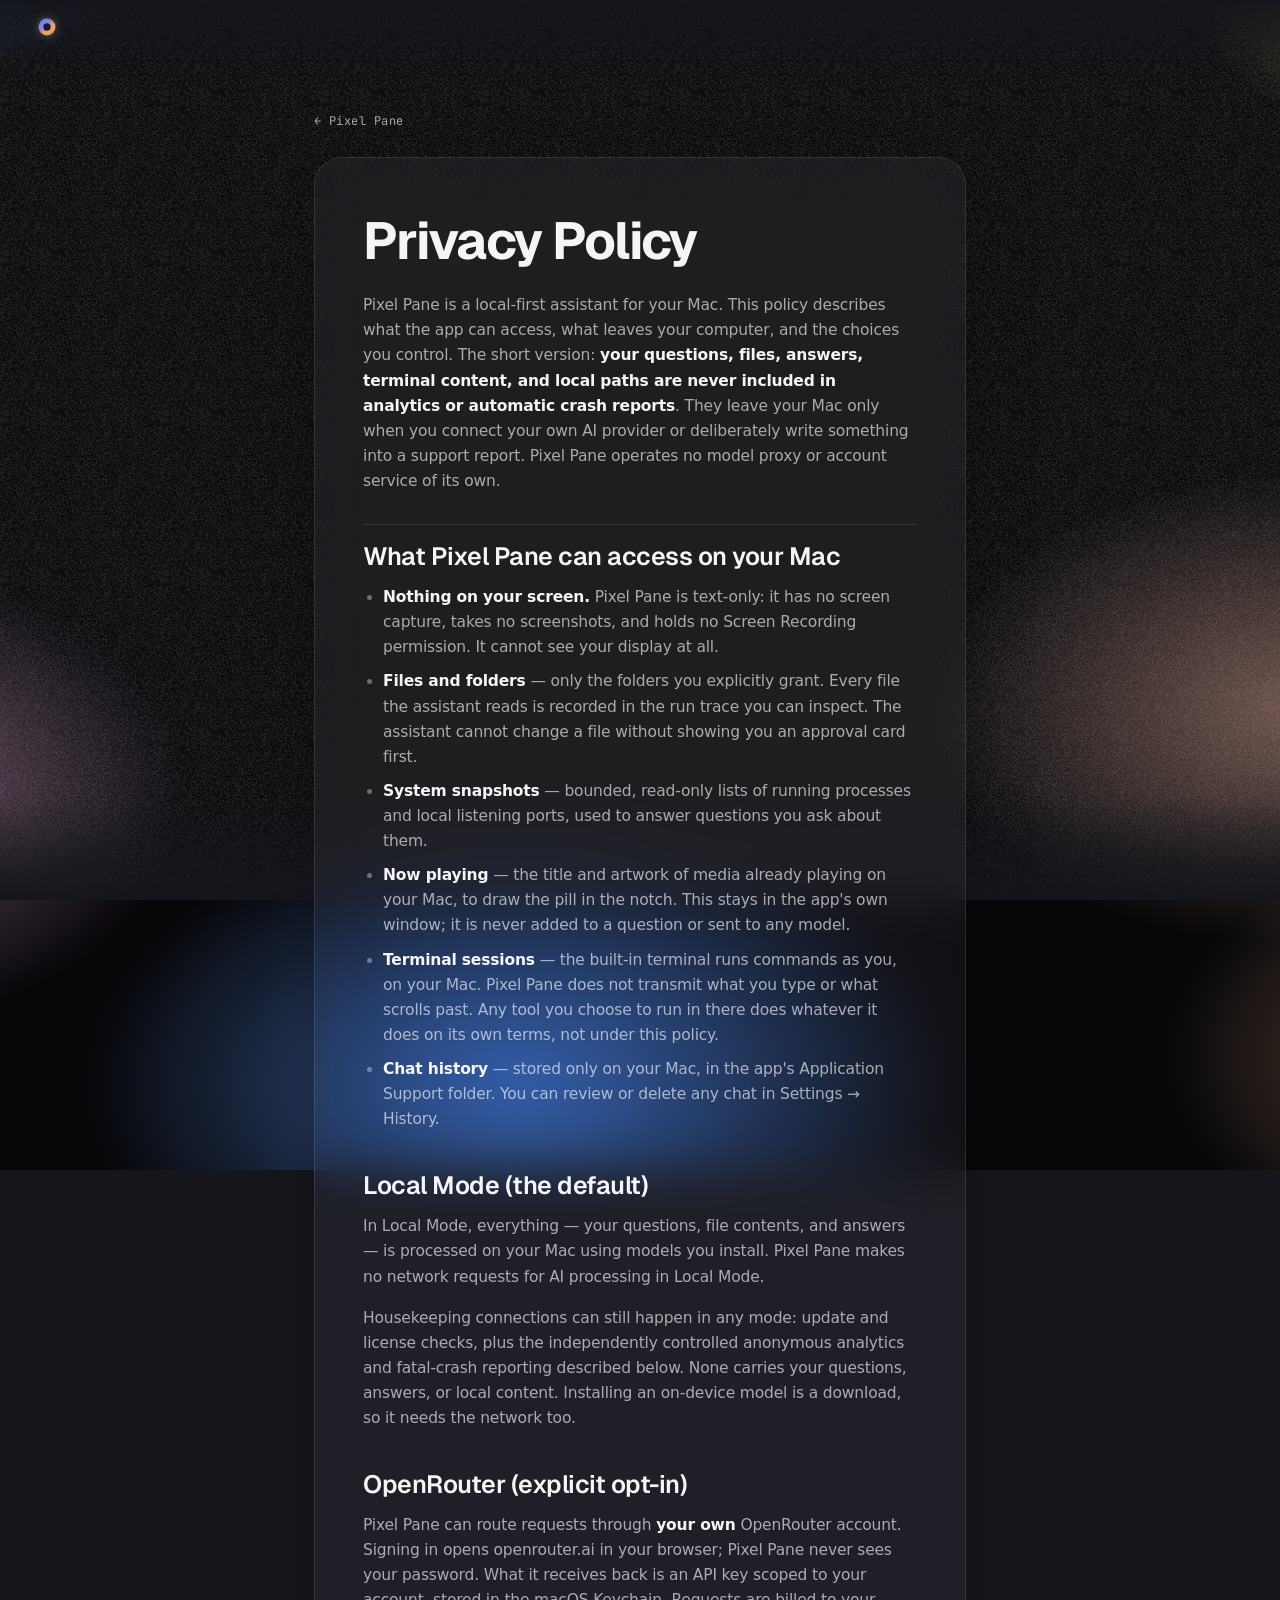
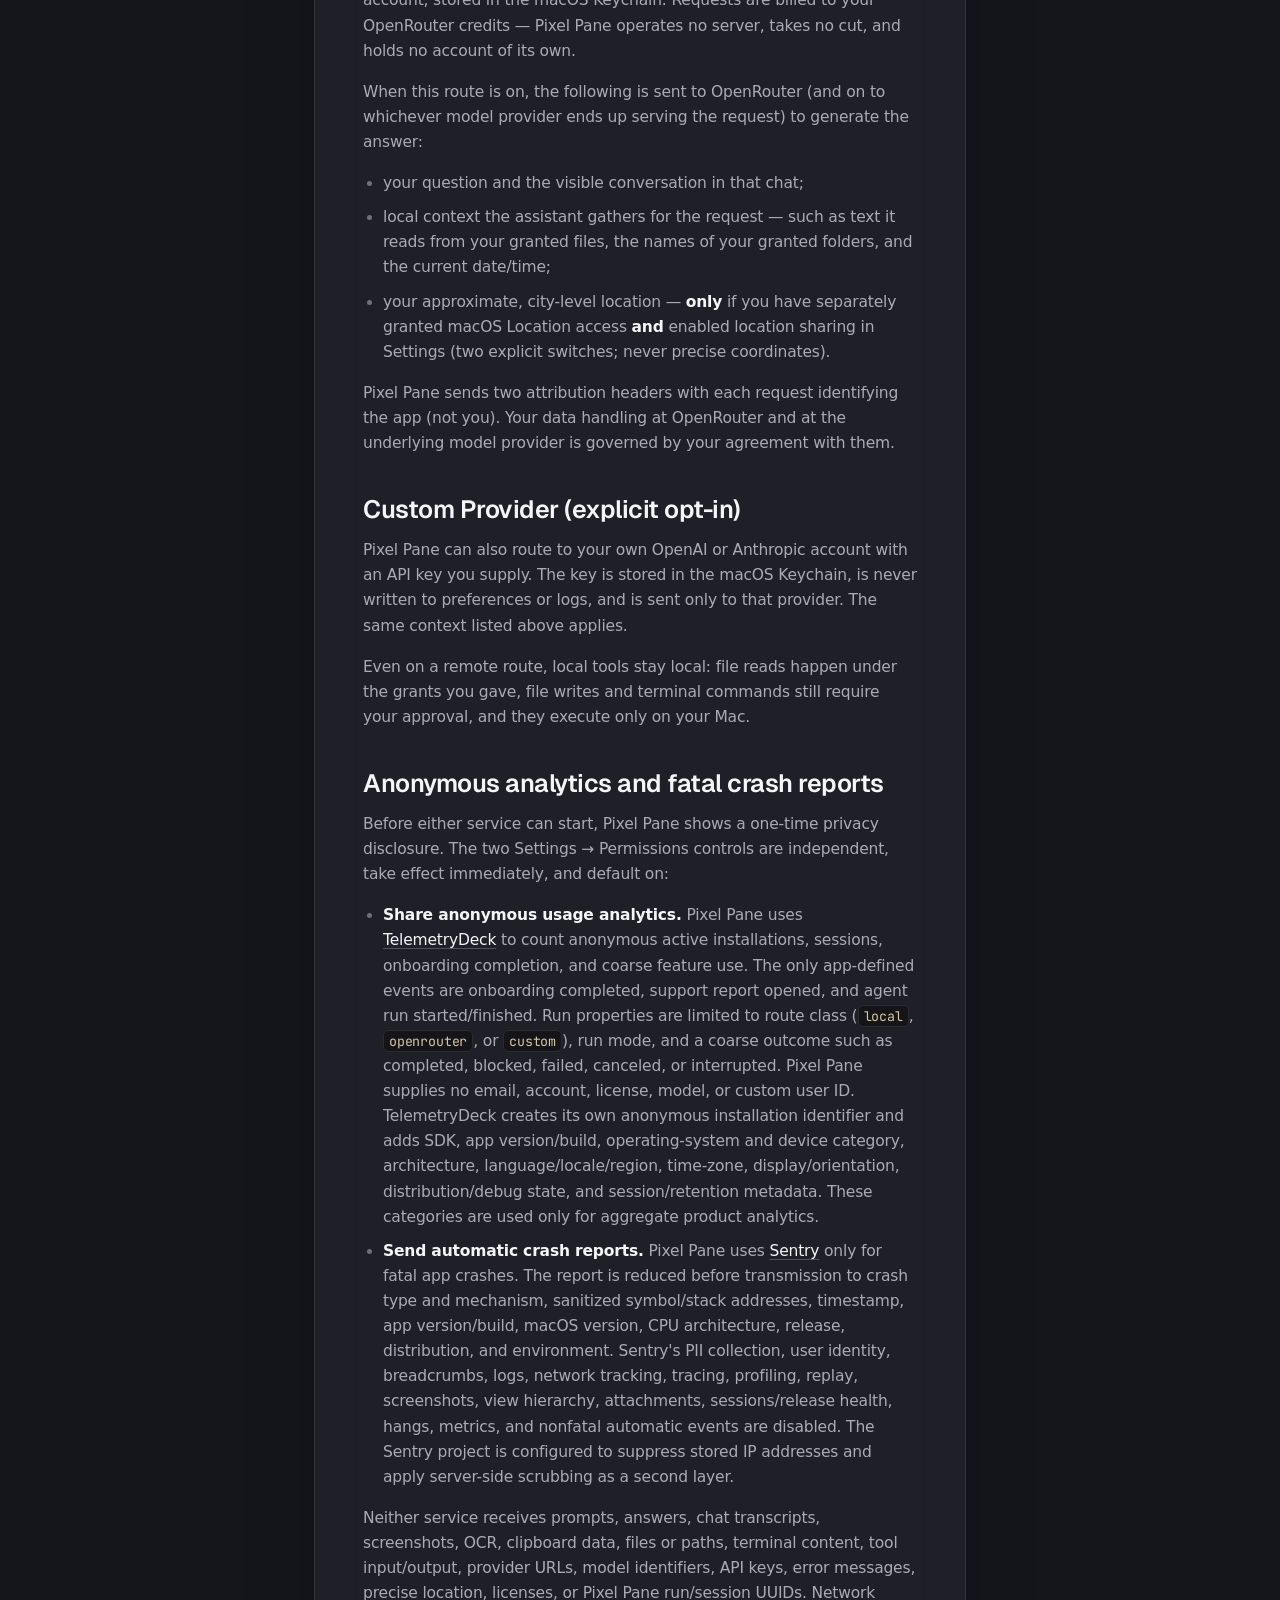
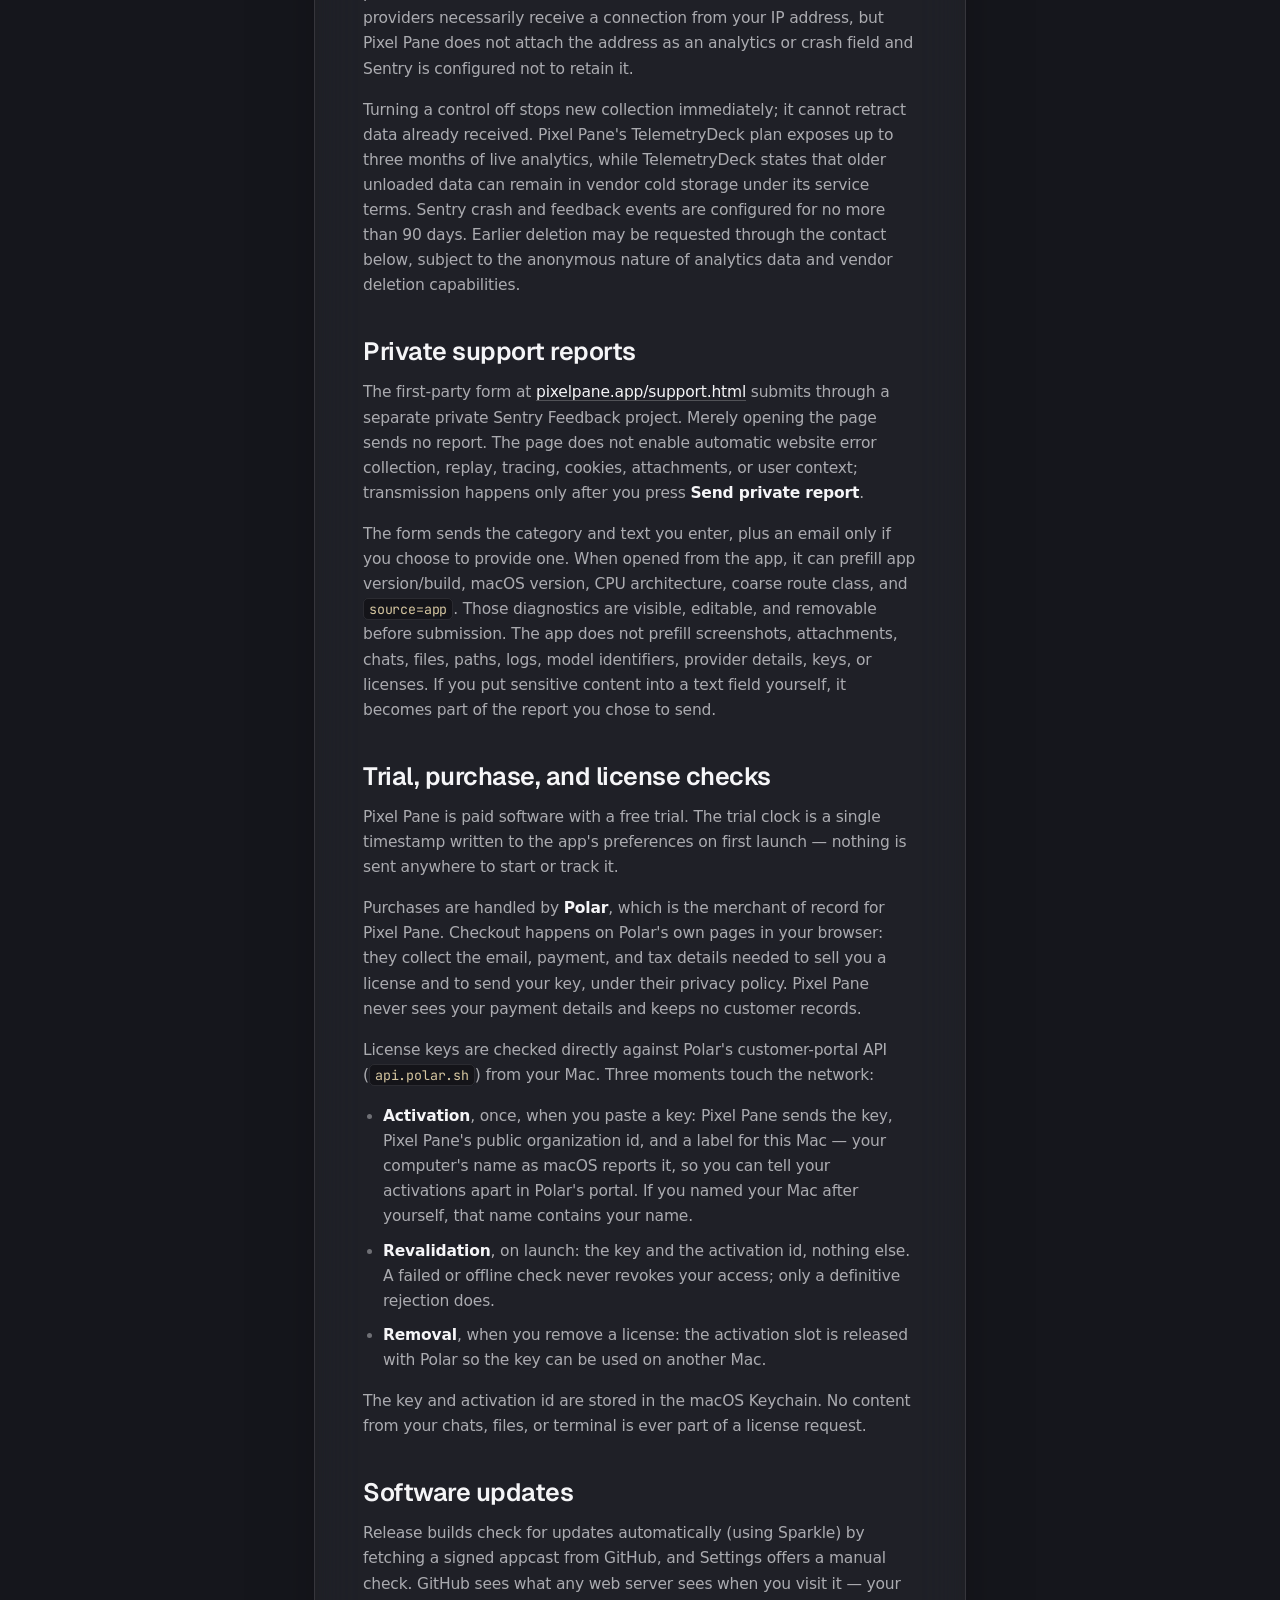
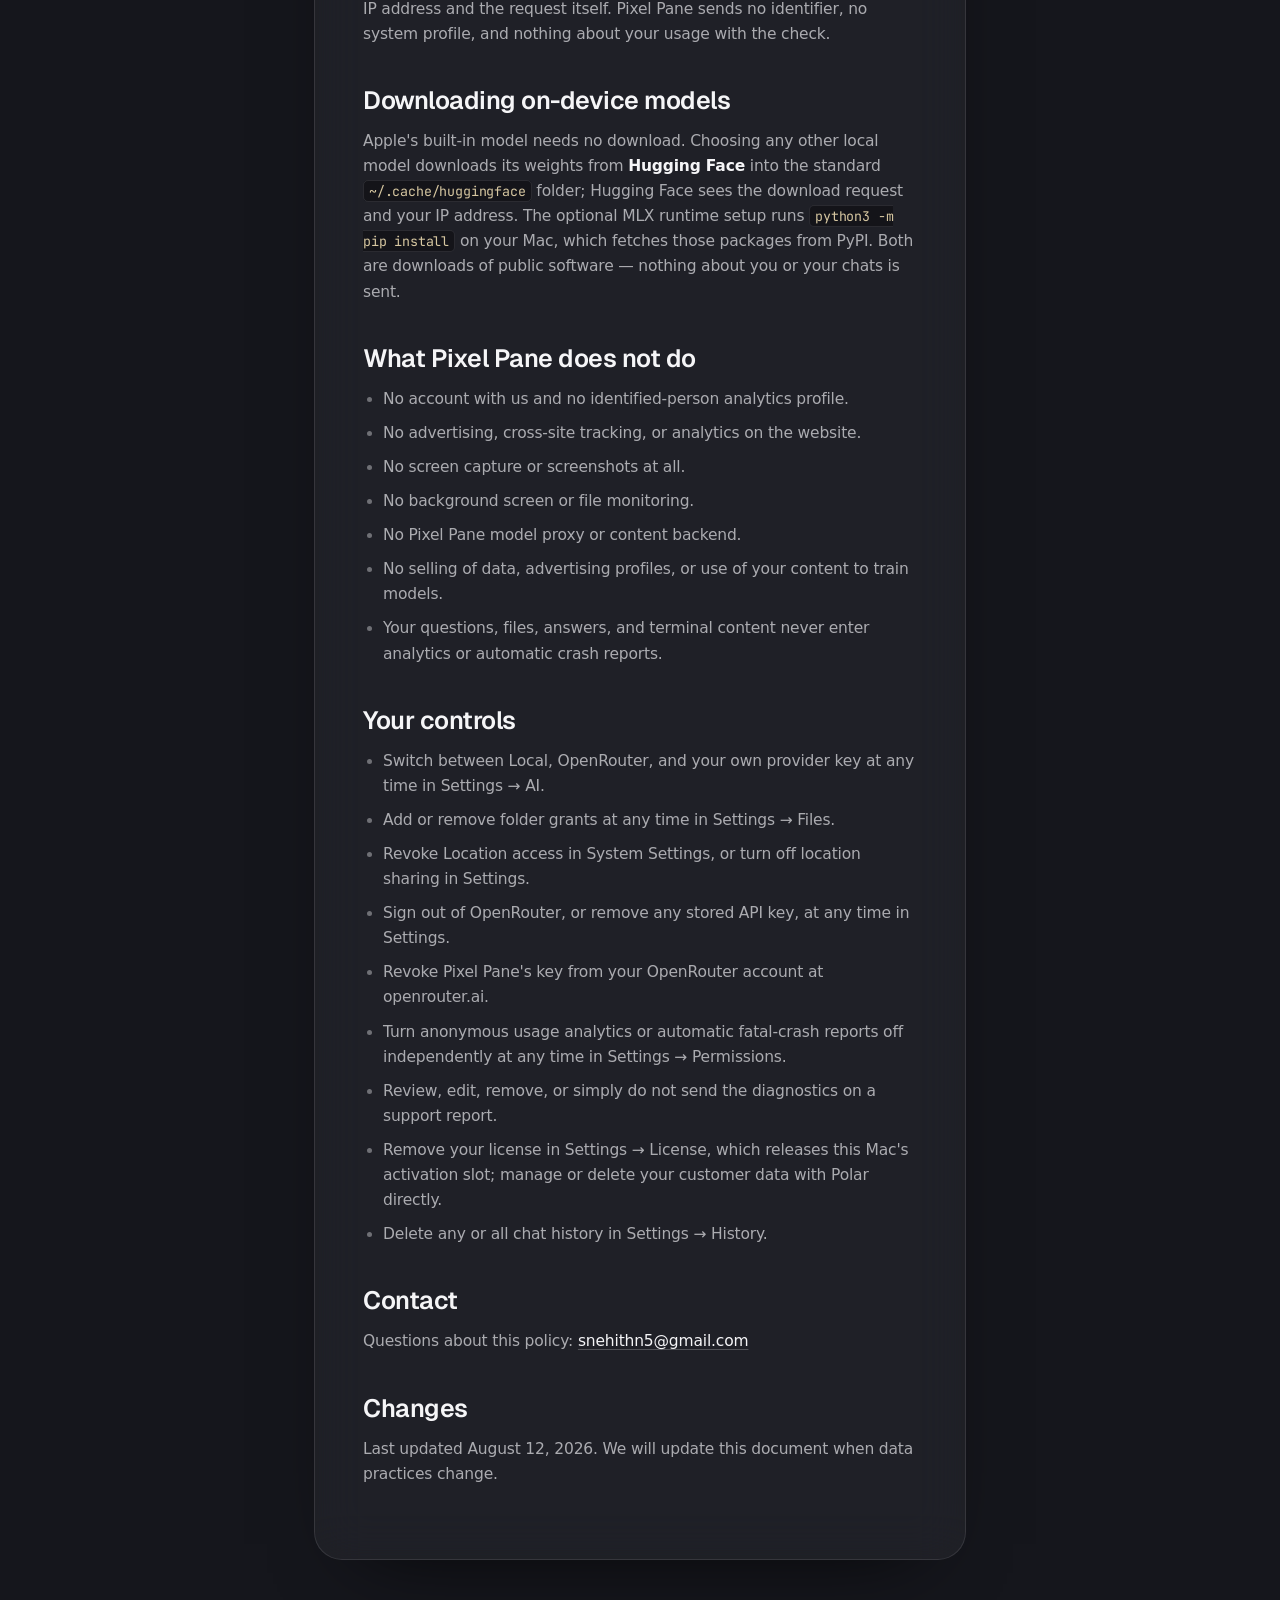
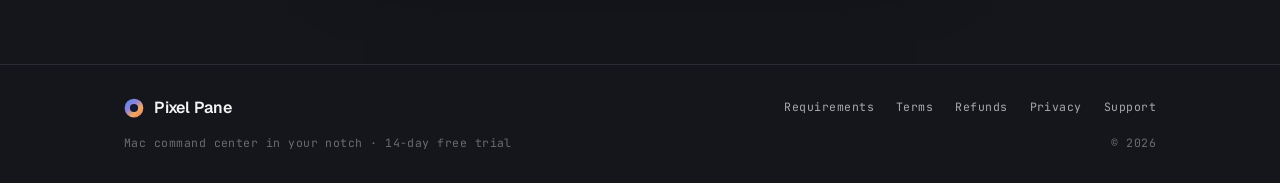
==== commit 2635084c: "Add private support reporting" ====
--- a/privacy.html
+++ b/privacy.html
@@ -6,7 +6,7 @@
   <meta name="theme-color" content="#15161c" />
   <meta name="color-scheme" content="dark" />
   <title>Privacy Policy — Pixel Pane</title>
-  <meta name="description" content="What Pixel Pane can access on your Mac, what leaves your computer, and the choices you control. No analytics, no servers, no accounts." />
+  <meta name="description" content="What Pixel Pane can access, its privacy-gated anonymous analytics and fatal crash reports, private support submissions, and the choices you control." />
   <meta name="robots" content="index, follow" />
 
   <link rel="icon" href="assets/favicon.svg?v=7" type="image/svg+xml" />
@@ -42,11 +42,13 @@
 
       <p class="legal-lede">
         Pixel Pane is a local-first assistant for your Mac. This policy describes
-        what the app can access, what (if anything) leaves your computer, and the
-        choices you control. The short version: <strong>your questions, files,
-        and answers never leave your Mac unless you connect your own AI
-        provider</strong>, and every such route is opt-in. Pixel Pane runs no
-        server of its own.
+        what the app can access, what leaves your computer, and the choices you
+        control. The short version: <strong>your questions, files, answers,
+        terminal content, and local paths are never included in analytics or
+        automatic crash reports</strong>. They leave your Mac only when you
+        connect your own AI provider or deliberately write something into a
+        support report. Pixel Pane operates no model proxy or account service
+        of its own.
       </p>
 
       <h2>What Pixel Pane can access on your Mac</h2>
@@ -92,10 +94,11 @@
         network requests for AI processing in Local Mode.
       </p>
       <p>
-        Two ordinary housekeeping connections still happen in any mode, and
-        neither carries your content: update checks and license checks, both
-        described below. Installing an on-device model is a download, so it needs
-        the network too.
+        Housekeeping connections can still happen in any mode: update and
+        license checks, plus the independently controlled anonymous analytics
+        and fatal-crash reporting described below. None carries your questions,
+        answers, or local content. Installing an on-device model is a download,
+        so it needs the network too.
       </p>
 
       <h2>OpenRouter (explicit opt-in)</h2>
@@ -143,6 +146,84 @@
         Even on a remote route, local tools stay local: file reads happen under
         the grants you gave, file writes and terminal commands still require your
         approval, and they execute only on your Mac.
+      </p>
+
+      <h2>Anonymous analytics and fatal crash reports</h2>
+      <p>
+        Before either service can start, Pixel Pane shows a one-time privacy
+        disclosure. The two Settings → Permissions controls are independent,
+        take effect immediately, and default on:
+      </p>
+      <ul>
+        <li>
+          <strong>Share anonymous usage analytics.</strong> Pixel Pane uses
+          <a href="https://telemetrydeck.com" rel="noopener">TelemetryDeck</a>
+          to count anonymous active installations, sessions, onboarding
+          completion, and coarse feature use. The only app-defined events are
+          onboarding completed, support report opened, and agent run
+          started/finished. Run properties are limited to route class
+          (<code>local</code>, <code>openrouter</code>, or <code>custom</code>),
+          run mode, and a coarse outcome such as completed, blocked, failed,
+          canceled, or interrupted. Pixel Pane supplies no email, account,
+          license, model, or custom user ID. TelemetryDeck creates its own
+          anonymous installation identifier and adds SDK, app version/build,
+          operating-system and device category, architecture,
+          language/locale/region, time-zone, display/orientation,
+          distribution/debug state, and session/retention metadata. These
+          categories are used only for aggregate product analytics.
+        </li>
+        <li>
+          <strong>Send automatic crash reports.</strong> Pixel Pane uses
+          <a href="https://sentry.io" rel="noopener">Sentry</a> only for fatal
+          app crashes. The report is reduced before transmission to crash type
+          and mechanism, sanitized symbol/stack addresses, timestamp, app
+          version/build, macOS version, CPU architecture, release, distribution,
+          and environment. Sentry's PII collection, user identity, breadcrumbs,
+          logs, network tracking, tracing, profiling, replay, screenshots, view
+          hierarchy, attachments, sessions/release health, hangs, metrics, and
+          nonfatal automatic events are disabled. The Sentry project is
+          configured to suppress stored IP addresses and apply server-side
+          scrubbing as a second layer.
+        </li>
+      </ul>
+      <p>
+        Neither service receives prompts, answers, chat transcripts,
+        screenshots, OCR, clipboard data, files or paths, terminal content,
+        tool input/output, provider URLs, model identifiers, API keys, error
+        messages, precise location, licenses, or Pixel Pane run/session UUIDs.
+        Network providers necessarily receive a connection from your IP address,
+        but Pixel Pane does not attach the address as an analytics or crash field
+        and Sentry is configured not to retain it.
+      </p>
+      <p>
+        Turning a control off stops new collection immediately; it cannot
+        retract data already received. Pixel Pane's TelemetryDeck plan exposes
+        up to three months of live analytics, while TelemetryDeck states that
+        older unloaded data can remain in vendor cold storage under its service
+        terms. Sentry crash and feedback events are configured for no more than
+        90 days. Earlier deletion may be requested through the contact below,
+        subject to the anonymous nature of analytics data and vendor deletion
+        capabilities.
+      </p>
+
+      <h2>Private support reports</h2>
+      <p>
+        The first-party form at <a href="support.html">pixelpane.app/support.html</a>
+        submits through a separate private Sentry Feedback project. Merely
+        opening the page sends no report. The page does not enable automatic
+        website error collection, replay, tracing, cookies, attachments, or user
+        context; transmission happens only after you press
+        <strong>Send private report</strong>.
+      </p>
+      <p>
+        The form sends the category and text you enter, plus an email only if
+        you choose to provide one. When opened from the app, it can prefill app
+        version/build, macOS version, CPU architecture, coarse route class, and
+        <code>source=app</code>. Those diagnostics are visible, editable, and
+        removable before submission. The app does not prefill screenshots,
+        attachments, chats, files, paths, logs, model identifiers, provider
+        details, keys, or licenses. If you put sensitive content into a text
+        field yourself, it becomes part of the report you chose to send.
       </p>
 
       <h2>Trial, purchase, and license checks</h2>
@@ -208,16 +289,19 @@
 
       <h2>What Pixel Pane does not do</h2>
       <ul>
-        <li>No analytics, tracking, or telemetry in the app.</li>
-        <li>No account with us; no anonymous device identifier; no profile of your usage.</li>
+        <li>No account with us and no identified-person analytics profile.</li>
+        <li>No advertising, cross-site tracking, or analytics on the website.</li>
         <li>No screen capture or screenshots at all.</li>
         <li>No background screen or file monitoring.</li>
-        <li>No servers of ours — there is nowhere for your data to be collected.</li>
+        <li>No Pixel Pane model proxy or content backend.</li>
         <li>
           No selling of data, advertising profiles, or use of your content to
           train models.
         </li>
-        <li>Your questions, files, and answers never leave your Mac in Local Mode.</li>
+        <li>
+          Your questions, files, answers, and terminal content never enter
+          analytics or automatic crash reports.
+        </li>
       </ul>
 
       <h2>Your controls</h2>
@@ -236,6 +320,14 @@
           Settings.
         </li>
         <li>Revoke Pixel Pane's key from your OpenRouter account at openrouter.ai.</li>
+        <li>
+          Turn anonymous usage analytics or automatic fatal-crash reports off
+          independently at any time in Settings → Permissions.
+        </li>
+        <li>
+          Review, edit, remove, or simply do not send the diagnostics on a
+          support report.
+        </li>
         <li>
           Remove your license in Settings → License, which releases this Mac's
           activation slot; manage or delete your customer data with Polar
@@ -252,7 +344,8 @@
 
       <h2>Changes</h2>
       <p>
-        We will update this document when data practices change.
+        Last updated August 12, 2026. We will update this document when data
+        practices change.
       </p>
     </article>
   </main>
@@ -273,7 +366,7 @@
           <a href="terms.html">Terms</a>
           <a href="refunds.html">Refunds</a>
           <a href="privacy.html">Privacy</a>
-          <a href="mailto:snehithn5@gmail.com">Support</a>
+          <a href="support.html">Support</a>
         </nav>
       </div>
       <div class="footer-row">
--- a/styles.css
+++ b/styles.css
@@ -1827,3 +1827,211 @@
   transition: color 0.3s var(--ease);
 }
 .legal-back:hover { color: var(--paper); }
+
+/* ═════════════════════ PRIVATE SUPPORT FORM ════════════════ */
+.support-page {
+  width: 100%;
+  max-width: 860px;
+  margin-inline: auto;
+  padding-inline: var(--gutter);
+  padding-top: clamp(28px, 5vw, 52px);
+  padding-bottom: clamp(56px, 9vw, 104px);
+  position: relative;
+  z-index: 2;
+}
+.support-card {
+  padding: clamp(30px, 5vw, 56px) clamp(24px, 5vw, 56px);
+  border: 1px solid var(--glass-edge);
+  border-radius: 28px;
+  background: var(--glass);
+  -webkit-backdrop-filter: blur(24px) saturate(1.4);
+  backdrop-filter: blur(24px) saturate(1.4);
+  box-shadow: var(--lift);
+}
+.support-intro {
+  margin-bottom: 34px;
+  padding-bottom: 30px;
+  border-bottom: 1px solid var(--line);
+}
+.support-intro .eyebrow { margin-bottom: 16px; }
+.support-intro h1 {
+  margin: 0 0 18px;
+  font-family: var(--display);
+  font-size: clamp(36px, 6vw, 56px);
+  font-weight: 700;
+  line-height: 1.02;
+  letter-spacing: -0.035em;
+}
+.support-intro p:last-child {
+  max-width: 640px;
+  margin: 0;
+  color: rgba(245,245,247,0.76);
+  font-size: clamp(16px, 2vw, 18px);
+  line-height: 1.55;
+}
+.support-intro strong { color: var(--paper); }
+.support-form { display: grid; gap: 24px; }
+.support-field { display: grid; gap: 8px; }
+.support-field > label,
+.support-diagnostics-list label > span {
+  font-family: var(--mono);
+  font-size: 12px;
+  letter-spacing: 0.035em;
+  color: rgba(245,245,247,0.82);
+}
+.support-optional {
+  color: var(--faint);
+  font-size: 10.5px;
+  text-transform: uppercase;
+  letter-spacing: 0.08em;
+  margin-left: 5px;
+}
+.support-field input,
+.support-field select,
+.support-field textarea,
+.support-diagnostics-list input,
+.support-diagnostics-list select {
+  width: 100%;
+  border: 1px solid rgba(245,245,247,0.15);
+  border-radius: 12px;
+  background: rgba(6, 7, 10, 0.56);
+  color: var(--paper);
+  font: 15px/1.5 var(--sans);
+  letter-spacing: -0.005em;
+  padding: 11px 13px;
+  outline: none;
+  transition: border-color 0.2s var(--ease), background 0.2s var(--ease), box-shadow 0.2s var(--ease);
+}
+.support-field textarea {
+  display: block;
+  resize: vertical;
+  min-height: 104px;
+}
+.support-field select,
+.support-diagnostics-list select { color-scheme: dark; }
+.support-field input::placeholder,
+.support-field textarea::placeholder { color: rgba(245,245,247,0.28); }
+.support-field input:focus-visible,
+.support-field select:focus-visible,
+.support-field textarea:focus-visible,
+.support-diagnostics-list input:focus-visible,
+.support-diagnostics-list select:focus-visible,
+.support-remove:focus-visible,
+.support-submit:focus-visible {
+  border-color: rgba(215,199,161,0.75);
+  box-shadow: 0 0 0 3px rgba(215,199,161,0.14);
+}
+.support-hint {
+  color: var(--faint);
+  font-family: var(--mono);
+  font-size: 10.5px;
+  line-height: 1.45;
+}
+.support-honeypot {
+  position: absolute !important;
+  width: 1px !important;
+  height: 1px !important;
+  overflow: hidden !important;
+  clip: rect(0 0 0 0) !important;
+  white-space: nowrap !important;
+}
+.support-diagnostics {
+  border: 1px solid var(--line);
+  border-radius: 18px;
+  padding: clamp(18px, 3vw, 24px);
+  background: rgba(6, 7, 10, 0.34);
+}
+.support-diagnostics-heading {
+  display: flex;
+  align-items: flex-start;
+  justify-content: space-between;
+  gap: 18px;
+  margin-bottom: 18px;
+}
+.support-diagnostics h2 {
+  margin: 0 0 5px;
+  font-family: var(--display);
+  font-size: 17px;
+  line-height: 1.25;
+  letter-spacing: -0.015em;
+}
+.support-diagnostics-heading p {
+  max-width: 540px;
+  margin: 0;
+  color: var(--faint);
+  font-size: 12.5px;
+  line-height: 1.5;
+}
+.support-remove {
+  flex: none;
+  border: 1px solid var(--line-strong);
+  border-radius: 999px;
+  background: transparent;
+  color: var(--muted);
+  cursor: pointer;
+  font: 11px/1 var(--mono);
+  padding: 9px 12px;
+}
+.support-remove:hover { color: var(--paper); border-color: rgba(245,245,247,0.4); }
+.support-diagnostics-list {
+  display: grid;
+  grid-template-columns: repeat(2, minmax(0, 1fr));
+  gap: 12px;
+}
+.support-diagnostics-list label { display: grid; gap: 6px; }
+.support-diagnostics-list input,
+.support-diagnostics-list select {
+  min-width: 0;
+  padding: 9px 10px;
+  font-family: var(--mono);
+  font-size: 12px;
+}
+.support-diagnostics-list input[readonly] {
+  color: var(--faint);
+  cursor: not-allowed;
+}
+.support-consent {
+  padding: 15px 17px;
+  border-left: 2px solid var(--beige);
+  border-radius: 3px 12px 12px 3px;
+  background: rgba(6, 7, 10, 0.28);
+}
+.support-consent p {
+  margin: 0;
+  color: var(--muted);
+  font-size: 12.5px;
+  line-height: 1.55;
+}
+.support-consent a {
+  color: var(--paper);
+  text-decoration: underline;
+  text-underline-offset: 3px;
+  text-decoration-color: var(--line-strong);
+}
+.support-actions {
+  display: flex;
+  align-items: center;
+  gap: 16px;
+  flex-wrap: wrap;
+}
+.support-submit { min-width: 190px; }
+.support-submit:disabled { cursor: not-allowed; opacity: 0.58; transform: none; }
+.support-status {
+  flex: 1 1 260px;
+  min-height: 1.5em;
+  margin: 0;
+  color: var(--muted);
+  font-size: 13px;
+  line-height: 1.45;
+}
+.support-status[data-kind="error"] { color: #f0aa91; }
+.support-status[data-kind="success"] { color: #91d0b8; }
+
+@media (max-width: 620px) {
+  .support-card { border-radius: 22px; }
+  .support-diagnostics-heading { display: grid; }
+  .support-remove { justify-self: start; }
+  .support-diagnostics-list { grid-template-columns: 1fr; }
+  .support-actions { align-items: stretch; }
+  .support-submit { width: 100%; }
+}
